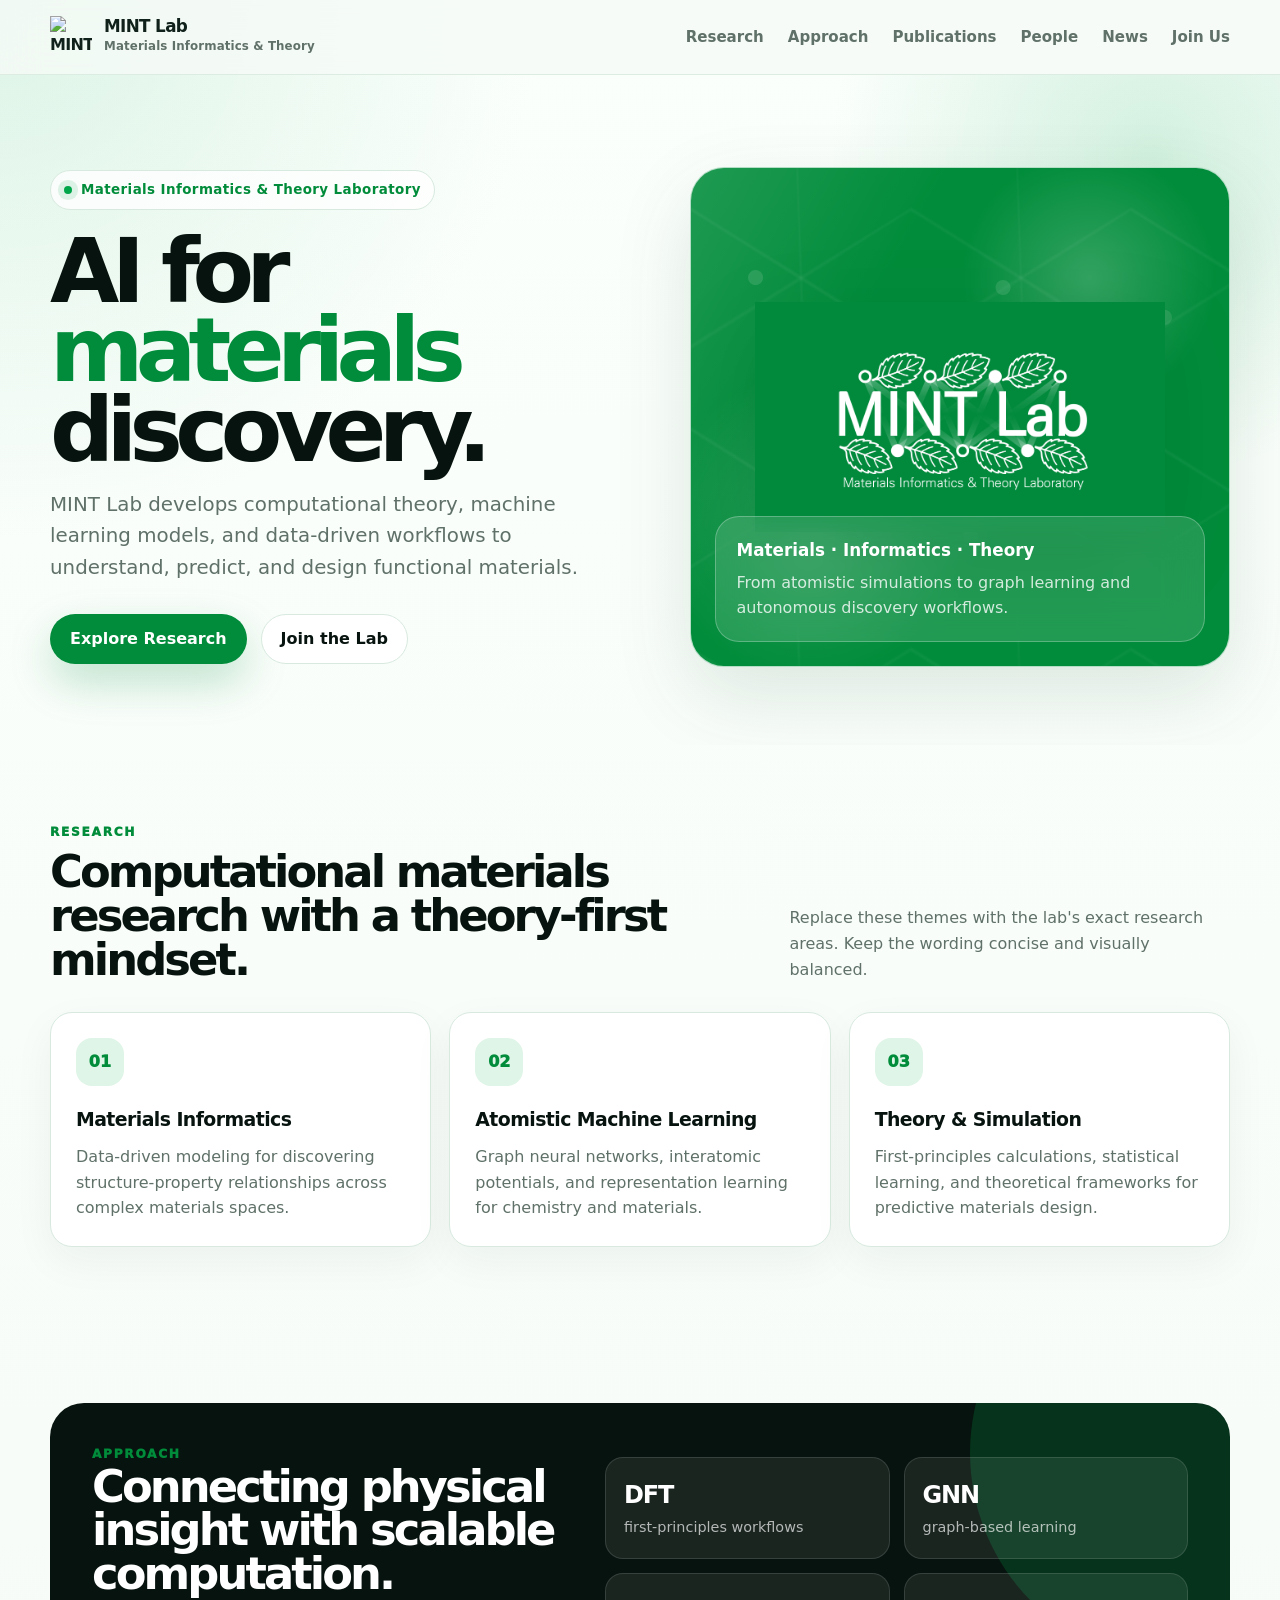
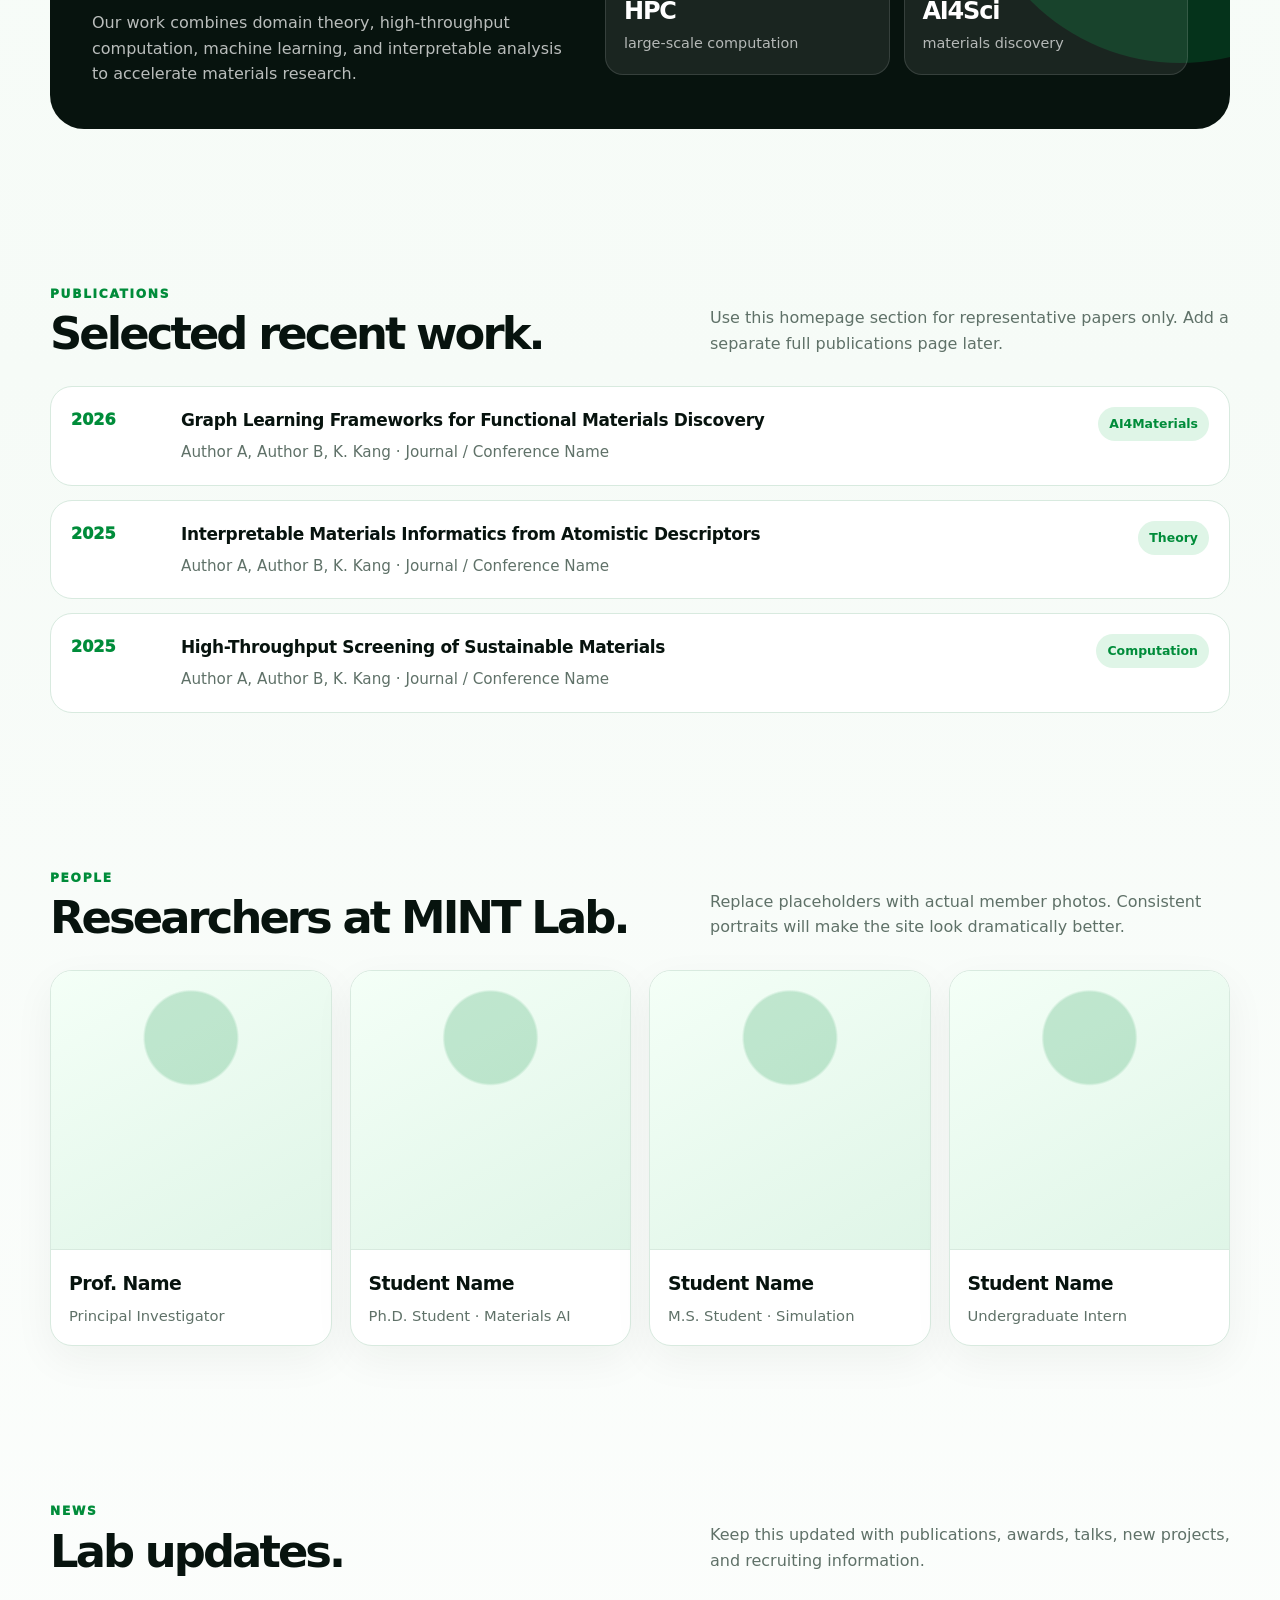
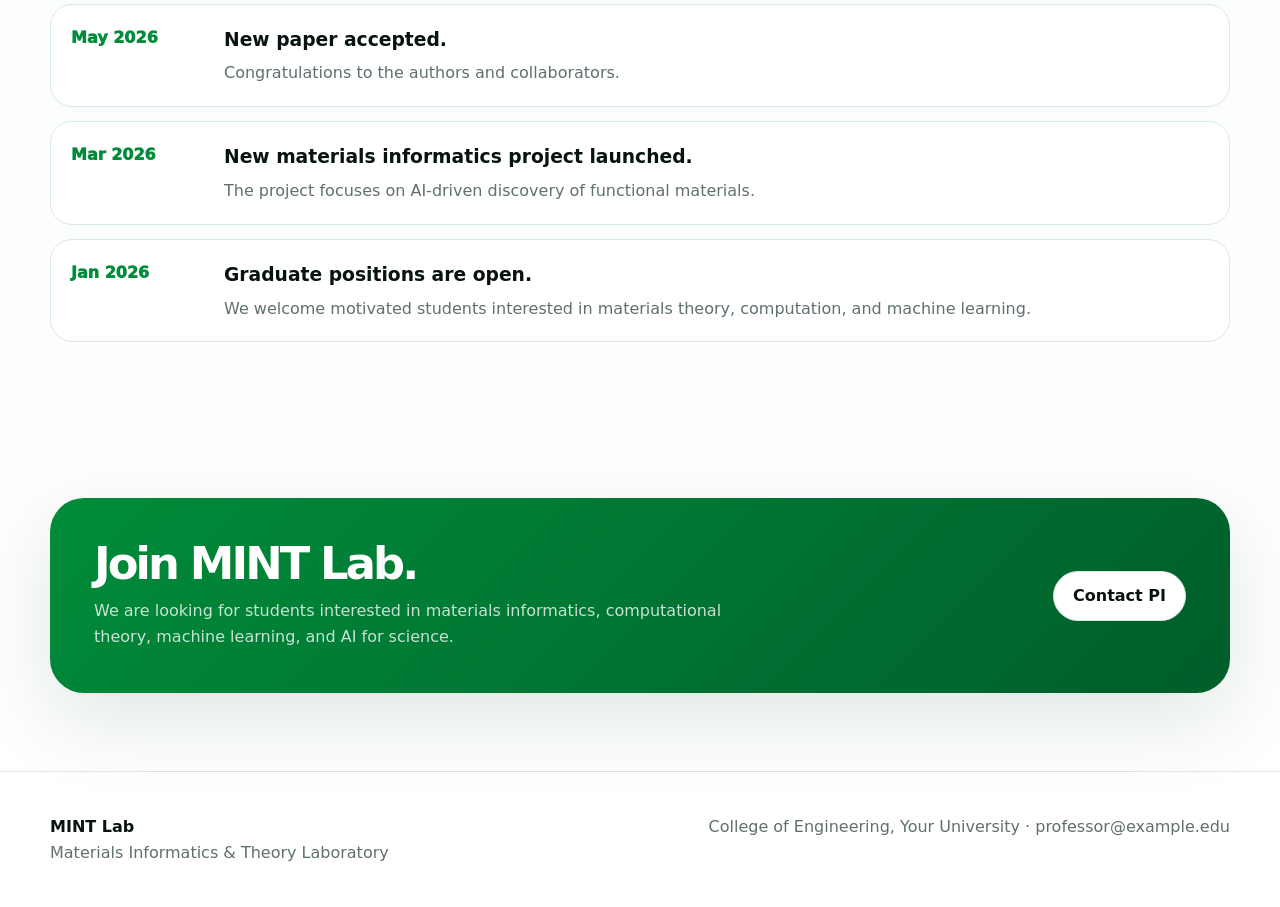
==== index.html @ bc744a8b "Update index.html" ====
<!DOCTYPE html>
<html lang="en">
<head>
  <meta charset="UTF-8" />
  <meta name="viewport" content="width=device-width, initial-scale=1.0" />
  <title>MINT Lab | Materials Informatics & Theory Laboratory</title>
  <meta name="description" content="MINT Lab — Materials Informatics & Theory Laboratory. AI, theory, and computation for materials discovery." />
  <style>
    :root {
      --bg: #f6fbf7;
      --surface: #ffffff;
      --surface-2: #eef8f1;
      --ink: #10201a;
      --muted: #5f7168;
      --line: #d8eadf;
      --green: #008c3a;
      --green-2: #00a64a;
      --green-3: #dff5e7;
      --dark: #07130e;
      --shadow: 0 28px 80px rgba(0, 70, 32, 0.12);
      --radius-xl: 34px;
      --radius-lg: 22px;
      --radius-md: 16px;
      --max: 1180px;
    }

    * { box-sizing: border-box; }
    html { scroll-behavior: smooth; }

    body {
      margin: 0;
      font-family: Inter, ui-sans-serif, system-ui, -apple-system, BlinkMacSystemFont, "Segoe UI", sans-serif;
      color: var(--ink);
      background:
        radial-gradient(circle at top left, rgba(0, 166, 74, .12), transparent 34rem),
        linear-gradient(180deg, #fbfffc 0%, var(--bg) 48%, #ffffff 100%);
      line-height: 1.6;
    }

    a { color: inherit; text-decoration: none; }
    img { max-width: 100%; display: block; }
    .container { width: min(var(--max), calc(100% - 40px)); margin: 0 auto; }

    .nav {
      position: sticky;
      top: 0;
      z-index: 40;
      border-bottom: 1px solid rgba(216, 234, 223, .82);
      background: rgba(246, 251, 247, .82);
      backdrop-filter: blur(18px);
    }

    .nav-inner {
      height: 74px;
      display: flex;
      align-items: center;
      justify-content: space-between;
      gap: 22px;
    }

    .brand {
      display: flex;
      align-items: center;
      gap: 12px;
      font-weight: 900;
      letter-spacing: -0.04em;
    }

    .brand-logo {
      width: 42px;
      height: 42px;
      object-fit: contain;
    }

    .brand-text strong { display: block; line-height: 1; font-size: 1.05rem; }
    .brand-text span { display: block; color: var(--muted); font-size: .74rem; letter-spacing: .01em; margin-top: 3px; }

    .nav-links {
      display: flex;
      gap: 24px;
      align-items: center;
      color: var(--muted);
      font-size: .94rem;
      font-weight: 700;
    }

    .nav-links a:hover { color: var(--green); }

    .menu-button {
      display: none;
      border: 1px solid var(--line);
      background: var(--surface);
      border-radius: 999px;
      padding: 9px 13px;
      font-weight: 800;
      color: var(--ink);
      cursor: pointer;
    }

    .hero {
      position: relative;
      overflow: hidden;
      padding: 92px 0 78px;
    }

    .hero::after {
      content: "";
      position: absolute;
      right: -13rem;
      top: -16rem;
      width: 42rem;
      height: 42rem;
      border-radius: 999px;
      background: radial-gradient(circle, rgba(0, 166, 74, .16), transparent 68%);
      pointer-events: none;
    }

    .hero-grid {
      position: relative;
      z-index: 1;
      display: grid;
      grid-template-columns: 1.04fr .96fr;
      gap: 56px;
      align-items: center;
    }

    .eyebrow {
      display: inline-flex;
      align-items: center;
      gap: 9px;
      border: 1px solid var(--line);
      background: rgba(255,255,255,.78);
      color: var(--green);
      border-radius: 999px;
      padding: 8px 13px;
      font-weight: 900;
      font-size: .84rem;
      letter-spacing: .03em;
    }

    .dot {
      width: 8px;
      height: 8px;
      border-radius: 999px;
      background: var(--green-2);
      box-shadow: 0 0 0 6px rgba(0,166,74,.12);
    }

    h1 {
      margin: 22px 0 18px;
      max-width: 820px;
      font-size: clamp(3.3rem, 7vw, 7rem);
      line-height: .89;
      letter-spacing: -.085em;
      color: var(--dark);
    }

    .highlight { color: var(--green); }

    .lead {
      max-width: 670px;
      margin: 0 0 30px;
      color: var(--muted);
      font-size: clamp(1.05rem, 1.55vw, 1.25rem);
    }

    .hero-actions { display: flex; gap: 14px; flex-wrap: wrap; align-items: center; }

    .button {
      display: inline-flex;
      min-height: 50px;
      align-items: center;
      justify-content: center;
      border-radius: 999px;
      padding: 0 19px;
      font-weight: 900;
      border: 1px solid transparent;
      transition: transform .18s ease, box-shadow .18s ease;
    }

    .button:hover { transform: translateY(-2px); }
    .button.primary { background: var(--green); color: white; box-shadow: 0 18px 44px rgba(0, 140, 58, .24); }
    .button.secondary { background: white; border-color: var(--line); color: var(--dark); }

    .hero-visual {
      border-radius: var(--radius-xl);
      background: #008c3a;
      min-height: 500px;
      overflow: hidden;
      position: relative;
      box-shadow: var(--shadow);
      border: 1px solid rgba(255,255,255,.7);
    }

    .hero-visual::before {
      content: "";
      position: absolute;
      inset: 0;
      background:
        linear-gradient(120deg, rgba(255,255,255,.12), transparent 32%),
        radial-gradient(circle at 74% 22%, rgba(255,255,255,.2), transparent 23%),
        radial-gradient(circle at 22% 72%, rgba(255,255,255,.15), transparent 28%);
    }

    .molecule {
      position: absolute;
      inset: 0;
      overflow: hidden;
      opacity: .42;
    }

    .molecule::before,
    .molecule::after {
      content: "";
      position: absolute;
      inset: 0;
    }

    .molecule::before {
      background:
        radial-gradient(circle at 12% 22%, rgba(255,255,255,.28) 0 7px, transparent 8px),
        radial-gradient(circle at 32% 48%, rgba(255,255,255,.22) 0 8px, transparent 9px),
        radial-gradient(circle at 58% 24%, rgba(255,255,255,.26) 0 7px, transparent 8px),
        radial-gradient(circle at 74% 52%, rgba(255,255,255,.20) 0 8px, transparent 9px),
        radial-gradient(circle at 88% 30%, rgba(255,255,255,.24) 0 7px, transparent 8px),
        radial-gradient(circle at 22% 78%, rgba(255,255,255,.20) 0 8px, transparent 9px),
        radial-gradient(circle at 52% 74%, rgba(255,255,255,.24) 0 7px, transparent 8px),
        radial-gradient(circle at 82% 82%, rgba(255,255,255,.18) 0 8px, transparent 9px);
      filter: blur(.2px);
    }

    .molecule::after {
      background:
        linear-gradient(32deg, transparent 49%, rgba(255,255,255,.12) 50%, transparent 51%),
        linear-gradient(148deg, transparent 49%, rgba(255,255,255,.10) 50%, transparent 51%),
        linear-gradient(88deg, transparent 49%, rgba(255,255,255,.08) 50%, transparent 51%);
      background-size: 220px 220px;
      mix-blend-mode: screen;
      animation: drift 24s linear infinite;
    }

    @keyframes drift {
      to {
        transform: translate3d(40px, 40px, 0);
      }
    }

    .hero-logo {
      position: absolute;
      inset: 0;
      display: grid;
      place-items: center;
      padding: 46px;
    }

    .hero-logo img {
      width: min(92%, 640px);
      filter: drop-shadow(0 24px 42px rgba(0,0,0,.08));
    }

    .status-card {
      position: absolute;
      left: 24px;
      right: 24px;
      bottom: 24px;
      border-radius: 24px;
      border: 1px solid rgba(255,255,255,.26);
      background: rgba(255,255,255,.13);
      backdrop-filter: blur(18px);
      color: white;
      padding: 20px;
    }

    .status-card strong { font-size: 1.05rem; }
    .status-card p { margin: 6px 0 0; color: rgba(255,255,255,.8); }

    section { padding: 78px 0; }

    .section-head {
      display: flex;
      justify-content: space-between;
      align-items: end;
      gap: 26px;
      margin-bottom: 30px;
    }

    .kicker {
      color: var(--green);
      font-size: .76rem;
      font-weight: 950;
      text-transform: uppercase;
      letter-spacing: .14em;
    }

    h2 {
      margin: 8px 0 0;
      color: var(--dark);
      font-size: clamp(2.1rem, 3.5vw, 3.65rem);
      line-height: .98;
      letter-spacing: -.065em;
    }

    .section-head p { max-width: 520px; margin: 0; color: var(--muted); }

    .grid-3 { display: grid; grid-template-columns: repeat(3, 1fr); gap: 18px; }

    .card {
      background: var(--surface);
      border: 1px solid var(--line);
      border-radius: var(--radius-lg);
      padding: 25px;
      box-shadow: 0 14px 42px rgba(16,32,26,.05);
    }

    .card-icon {
      width: 48px;
      height: 48px;
      border-radius: 16px;
      display: grid;
      place-items: center;
      background: var(--green-3);
      color: var(--green);
      font-weight: 950;
      margin-bottom: 18px;
    }

    .card h3 { margin: 0 0 10px; color: var(--dark); font-size: 1.18rem; letter-spacing: -.03em; }
    .card p { margin: 0; color: var(--muted); }

    .feature {
      background: var(--dark);
      color: white;
      border-radius: var(--radius-xl);
      padding: 42px;
      display: grid;
      grid-template-columns: .9fr 1.1fr;
      gap: 36px;
      align-items: center;
      overflow: hidden;
      position: relative;
    }

    .feature::after {
      content: "";
      position: absolute;
      width: 420px;
      height: 420px;
      border-radius: 999px;
      right: -160px;
      top: -160px;
      background: rgba(0,166,74,.22);
    }

    .feature h2, .feature p, .feature .mini-grid { position: relative; z-index: 1; }
    .feature h2 { color: white; margin: 0 0 14px; }
    .feature p { color: rgba(255,255,255,.72); margin: 0; }

    .mini-grid { display: grid; grid-template-columns: repeat(2, 1fr); gap: 14px; }
    .mini {
      background: rgba(255,255,255,.08);
      border: 1px solid rgba(255,255,255,.12);
      border-radius: 18px;
      padding: 18px;
    }
    .mini strong { display: block; font-size: 1.5rem; letter-spacing: -.05em; }
    .mini span { color: rgba(255,255,255,.68); font-size: .9rem; }

    .publication-list, .news-list { display: grid; gap: 14px; }

    .publication {
      display: grid;
      grid-template-columns: 92px 1fr auto;
      gap: 18px;
      align-items: start;
      background: white;
      border: 1px solid var(--line);
      border-radius: var(--radius-lg);
      padding: 20px;
    }

    .year { color: var(--green); font-weight: 950; }
    .publication h3 { margin: 0 0 6px; font-size: 1.06rem; letter-spacing: -.02em; color: var(--dark); }
    .publication p { margin: 0; color: var(--muted); font-size: .95rem; }
    .tag { white-space: nowrap; padding: 7px 11px; border-radius: 999px; background: var(--green-3); color: var(--green); font-size: .78rem; font-weight: 900; }

    .people-grid { display: grid; grid-template-columns: repeat(4, 1fr); gap: 18px; }
    .person { padding: 0; overflow: hidden; }
    .avatar {
      aspect-ratio: 1 / 1;
      background:
        radial-gradient(circle at 50% 24%, rgba(0,140,58,.2) 0 18%, transparent 19%),
        linear-gradient(150deg, #f4fff7, #dff5e7);
      border-bottom: 1px solid var(--line);
    }
    .person-body { padding: 18px; }
    .person h3 { margin: 0; color: var(--dark); letter-spacing: -.03em; }
    .person p { margin: 5px 0 0; color: var(--muted); font-size: .92rem; }

    .news-item {
      display: grid;
      grid-template-columns: 135px 1fr;
      gap: 18px;
      background: white;
      border: 1px solid var(--line);
      border-radius: var(--radius-lg);
      padding: 20px;
    }
    .date { color: var(--green); font-weight: 950; }
    .news-item h3 { margin: 0 0 6px; color: var(--dark); }
    .news-item p { margin: 0; color: var(--muted); }

    .join {
      border-radius: var(--radius-xl);
      background:
        linear-gradient(135deg, rgba(0,140,58,.95), rgba(0,92,41,.96)),
        var(--green);
      color: white;
      padding: 44px;
      display: grid;
      grid-template-columns: 1fr auto;
      align-items: center;
      gap: 24px;
      box-shadow: var(--shadow);
    }
    .join h2 { color: white; margin: 0 0 12px; }
    .join p { max-width: 670px; margin: 0; color: rgba(255,255,255,.78); }

    footer {
      border-top: 1px solid var(--line);
      padding: 42px 0;
      color: var(--muted);
    }
    .footer-inner { display: flex; justify-content: space-between; gap: 22px; flex-wrap: wrap; }

    .reveal { opacity: 0; transform: translateY(18px); transition: opacity .7s ease, transform .7s ease; }
    .reveal.visible { opacity: 1; transform: translateY(0); }

    @media (max-width: 920px) {
      .hero-grid, .feature, .join { grid-template-columns: 1fr; }
      .grid-3, .people-grid { grid-template-columns: repeat(2, 1fr); }
      .nav-links {
        position: fixed;
        top: 74px;
        left: 20px;
        right: 20px;
        display: none;
        flex-direction: column;
        align-items: stretch;
        padding: 18px;
        border-radius: 20px;
        border: 1px solid var(--line);
        background: white;
        box-shadow: var(--shadow);
      }
      .nav-links.open { display: flex; }
      .menu-button { display: inline-flex; }
    }

    @media (max-width: 640px) {
      .container { width: min(100% - 28px, var(--max)); }
      .hero { padding: 56px 0 52px; }
      .hero-visual { min-height: 380px; }
      .section-head { flex-direction: column; align-items: start; }
      .grid-3, .people-grid, .mini-grid, .publication, .news-item { grid-template-columns: 1fr; }
      .feature, .join { padding: 30px; }
      .brand-text span { display: none; }
    }
  </style>
</head>
<body>
  <nav class="nav">
    <div class="container nav-inner">
      <a class="brand" href="#home" aria-label="MINT Lab home">
        <img class="brand-logo" src="Logo.png" alt="MINT Lab leaf logo" />
        <span class="brand-text">
          <strong>MINT Lab</strong>
          <span>Materials Informatics & Theory</span>
        </span>
      </a>
      <button class="menu-button" aria-label="Open navigation">Menu</button>
      <div class="nav-links">
        <a href="#research">Research</a>
        <a href="#approach">Approach</a>
        <a href="#publications">Publications</a>
        <a href="#people">People</a>
        <a href="#news">News</a>
        <a href="#join">Join Us</a>
      </div>
    </div>
  </nav>

  <main id="home">
    <header class="hero">
      <div class="container hero-grid">
        <div class="reveal">
          <div class="eyebrow"><span class="dot"></span> Materials Informatics & Theory Laboratory</div>
          <h1>AI for <span class="highlight">materials</span> discovery.</h1>
          <p class="lead">MINT Lab develops computational theory, machine learning models, and data-driven workflows to understand, predict, and design functional materials.</p>
          <div class="hero-actions">
            <a class="button primary" href="#research">Explore Research</a>
            <a class="button secondary" href="#join">Join the Lab</a>
          </div>
        </div>

        <div class="hero-visual reveal" aria-label="MINT Lab visual identity">
          <div class="molecule"></div>
          <div class="hero-logo">
            <img src="picture1.png" alt="MINT Lab full logo" />
          </div>
          <div class="status-card">
            <strong>Materials · Informatics · Theory</strong>
            <p>From atomistic simulations to graph learning and autonomous discovery workflows.</p>
          </div>
        </div>
      </div>
    </header>

    <section id="research">
      <div class="container">
        <div class="section-head reveal">
          <div>
            <div class="kicker">Research</div>
            <h2>Computational materials research with a theory-first mindset.</h2>
          </div>
          <p>Replace these themes with the lab's exact research areas. Keep the wording concise and visually balanced.</p>
        </div>
        <div class="grid-3">
          <article class="card reveal">
            <div class="card-icon">01</div>
            <h3>Materials Informatics</h3>
            <p>Data-driven modeling for discovering structure-property relationships across complex materials spaces.</p>
          </article>
          <article class="card reveal">
            <div class="card-icon">02</div>
            <h3>Atomistic Machine Learning</h3>
            <p>Graph neural networks, interatomic potentials, and representation learning for chemistry and materials.</p>
          </article>
          <article class="card reveal">
            <div class="card-icon">03</div>
            <h3>Theory & Simulation</h3>
            <p>First-principles calculations, statistical learning, and theoretical frameworks for predictive materials design.</p>
          </article>
        </div>
      </div>
    </section>

    <section id="approach">
      <div class="container">
        <div class="feature reveal">
          <div>
            <div class="kicker">Approach</div>
            <h2>Connecting physical insight with scalable computation.</h2>
            <p>Our work combines domain theory, high-throughput computation, machine learning, and interpretable analysis to accelerate materials research.</p>
          </div>
          <div class="mini-grid">
            <div class="mini"><strong>DFT</strong><span>first-principles workflows</span></div>
            <div class="mini"><strong>GNN</strong><span>graph-based learning</span></div>
            <div class="mini"><strong>HPC</strong><span>large-scale computation</span></div>
            <div class="mini"><strong>AI4Sci</strong><span>materials discovery</span></div>
          </div>
        </div>
      </div>
    </section>

    <section id="publications">
      <div class="container">
        <div class="section-head reveal">
          <div>
            <div class="kicker">Publications</div>
            <h2>Selected recent work.</h2>
          </div>
          <p>Use this homepage section for representative papers only. Add a separate full publications page later.</p>
        </div>
        <div class="publication-list">
          <article class="publication reveal">
            <div class="year">2026</div>
            <div>
              <h3>Graph Learning Frameworks for Functional Materials Discovery</h3>
              <p>Author A, Author B, K. Kang · Journal / Conference Name</p>
            </div>
            <span class="tag">AI4Materials</span>
          </article>
          <article class="publication reveal">
            <div class="year">2025</div>
            <div>
              <h3>Interpretable Materials Informatics from Atomistic Descriptors</h3>
              <p>Author A, Author B, K. Kang · Journal / Conference Name</p>
            </div>
            <span class="tag">Theory</span>
          </article>
          <article class="publication reveal">
            <div class="year">2025</div>
            <div>
              <h3>High-Throughput Screening of Sustainable Materials</h3>
              <p>Author A, Author B, K. Kang · Journal / Conference Name</p>
            </div>
            <span class="tag">Computation</span>
          </article>
        </div>
      </div>
    </section>

    <section id="people">
      <div class="container">
        <div class="section-head reveal">
          <div>
            <div class="kicker">People</div>
            <h2>Researchers at MINT Lab.</h2>
          </div>
          <p>Replace placeholders with actual member photos. Consistent portraits will make the site look dramatically better.</p>
        </div>
        <div class="people-grid">
          <article class="card person reveal"><div class="avatar"></div><div class="person-body"><h3>Prof. Name</h3><p>Principal Investigator</p></div></article>
          <article class="card person reveal"><div class="avatar"></div><div class="person-body"><h3>Student Name</h3><p>Ph.D. Student · Materials AI</p></div></article>
          <article class="card person reveal"><div class="avatar"></div><div class="person-body"><h3>Student Name</h3><p>M.S. Student · Simulation</p></div></article>
          <article class="card person reveal"><div class="avatar"></div><div class="person-body"><h3>Student Name</h3><p>Undergraduate Intern</p></div></article>
        </div>
      </div>
    </section>

    <section id="news">
      <div class="container">
        <div class="section-head reveal">
          <div>
            <div class="kicker">News</div>
            <h2>Lab updates.</h2>
          </div>
          <p>Keep this updated with publications, awards, talks, new projects, and recruiting information.</p>
        </div>
        <div class="news-list">
          <article class="news-item reveal"><div class="date">May 2026</div><div><h3>New paper accepted.</h3><p>Congratulations to the authors and collaborators.</p></div></article>
          <article class="news-item reveal"><div class="date">Mar 2026</div><div><h3>New materials informatics project launched.</h3><p>The project focuses on AI-driven discovery of functional materials.</p></div></article>
          <article class="news-item reveal"><div class="date">Jan 2026</div><div><h3>Graduate positions are open.</h3><p>We welcome motivated students interested in materials theory, computation, and machine learning.</p></div></article>
        </div>
      </div>
    </section>

    <section id="join">
      <div class="container">
        <div class="join reveal">
          <div>
            <h2>Join MINT Lab.</h2>
            <p>We are looking for students interested in materials informatics, computational theory, machine learning, and AI for science.</p>
          </div>
          <a class="button secondary" href="mailto:professor@example.edu">Contact PI</a>
        </div>
      </div>
    </section>
  </main>

  <footer id="contact">
    <div class="container footer-inner">
      <div><strong style="color: var(--dark);">MINT Lab</strong><br />Materials Informatics & Theory Laboratory</div>
      <div>College of Engineering, Your University · professor@example.edu</div>
    </div>
  </footer>

  <script>
    const menuButton = document.querySelector('.menu-button');
    const navLinks = document.querySelector('.nav-links');

    menuButton.addEventListener('click', () => {
      navLinks.classList.toggle('open');
    });

    navLinks.querySelectorAll('a').forEach((link) => {
      link.addEventListener('click', () => navLinks.classList.remove('open'));
    });

    const observer = new IntersectionObserver((entries) => {
      entries.forEach((entry) => {
        if (entry.isIntersecting) {
          entry.target.classList.add('visible');
          observer.unobserve(entry.target);
        }
      });
    }, { threshold: 0.12 });

    document.querySelectorAll('.reveal').forEach((el) => observer.observe(el));
  </script>
</body>
</html>
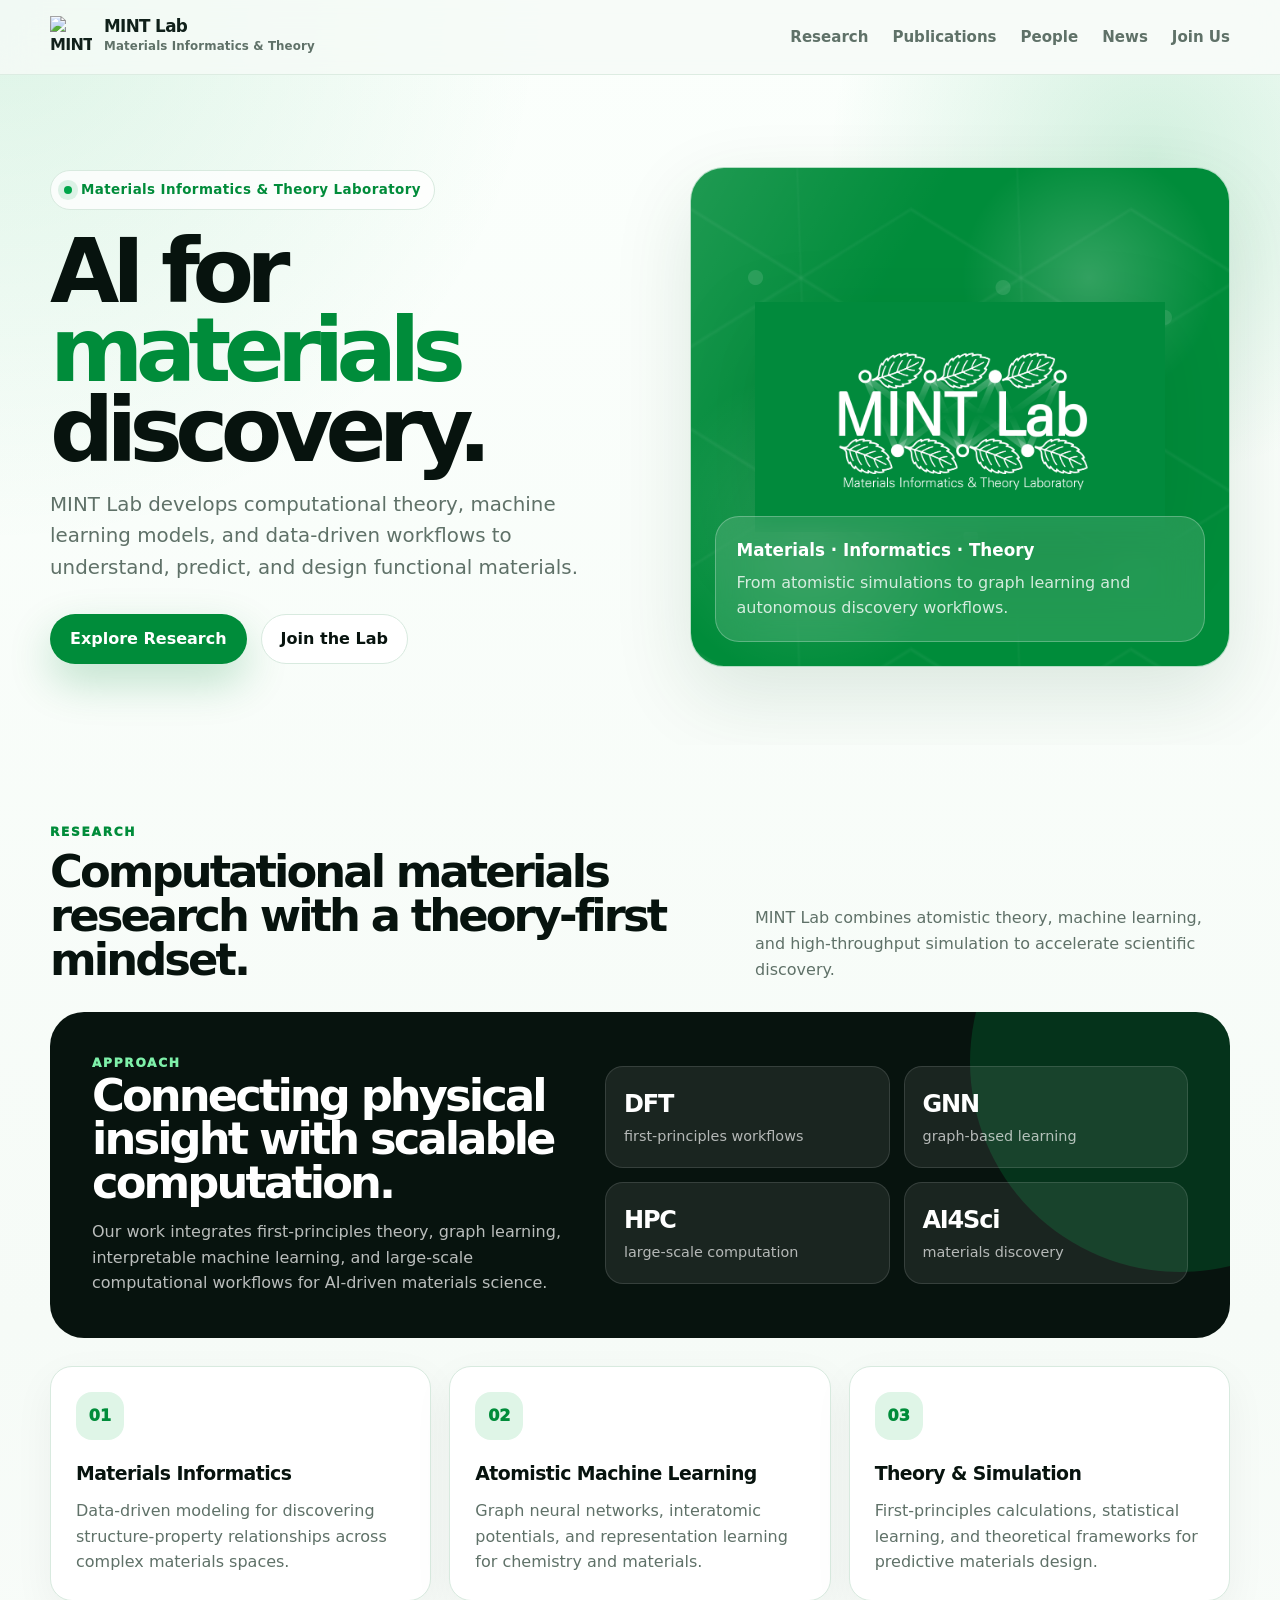
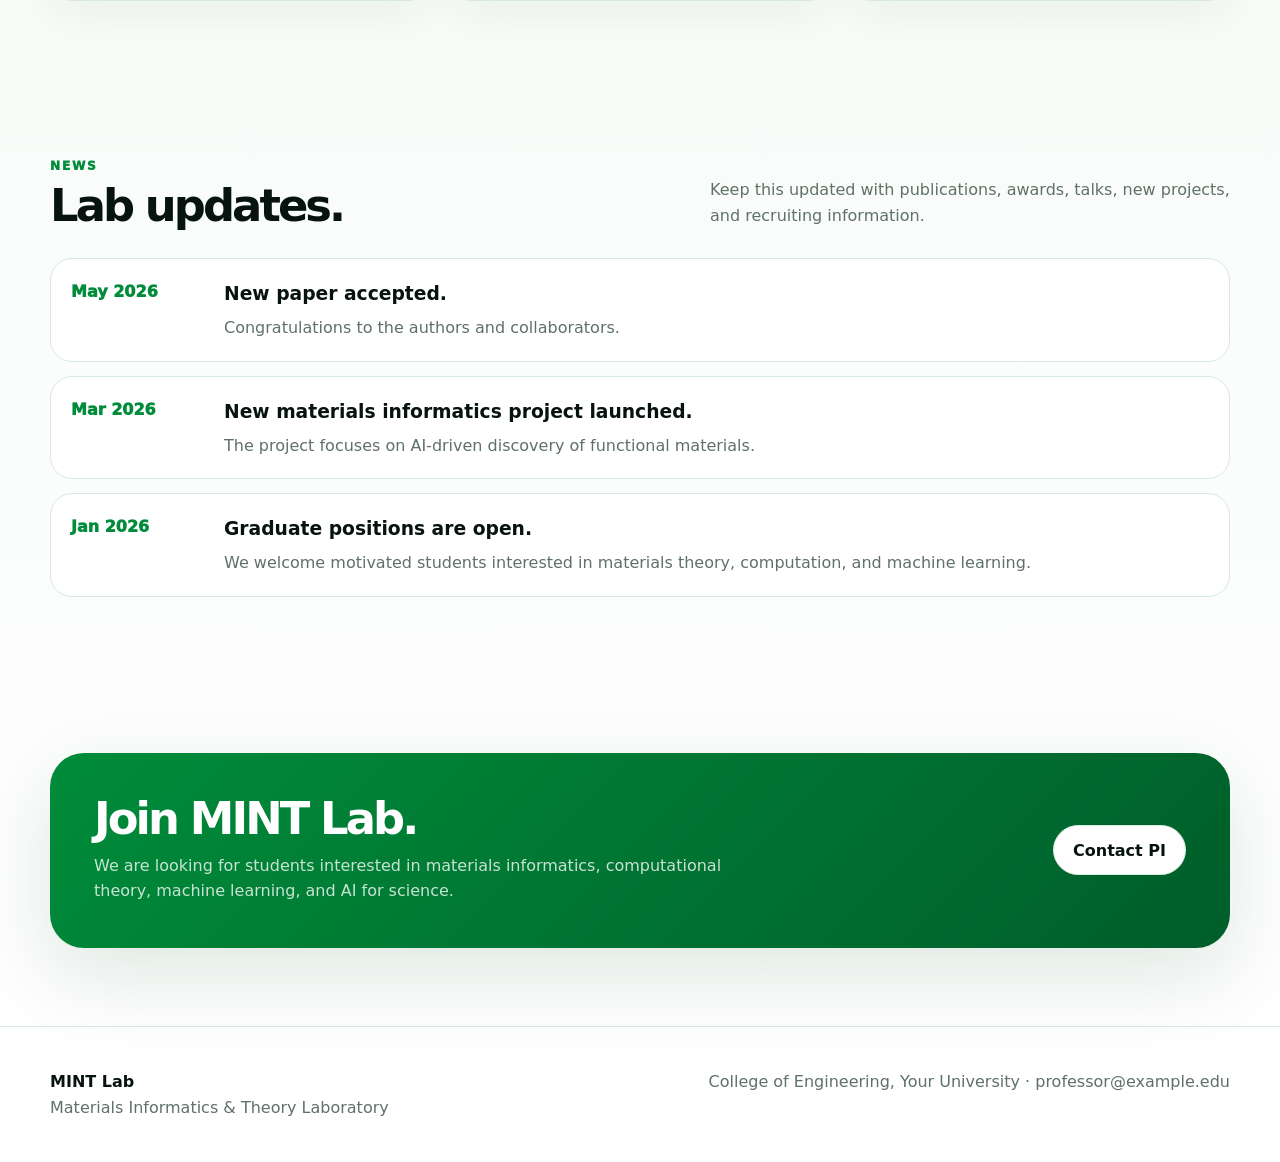
==== commit f66220b2: "Update index.html" ====
--- a/index.html
+++ b/index.html
@@ -480,9 +480,8 @@
       <button class="menu-button" aria-label="Open navigation">Menu</button>
       <div class="nav-links">
         <a href="#research">Research</a>
-        <a href="#approach">Approach</a>
-        <a href="#publications">Publications</a>
-        <a href="#people">People</a>
+        <a href="publications.html">Publications</a>
+        <a href="people.html">People</a>
         <a href="#news">News</a>
         <a href="#join">Join Us</a>
       </div>
@@ -522,8 +521,23 @@
             <div class="kicker">Research</div>
             <h2>Computational materials research with a theory-first mindset.</h2>
           </div>
-          <p>Replace these themes with the lab's exact research areas. Keep the wording concise and visually balanced.</p>
-        </div>
+          <p>MINT Lab combines atomistic theory, machine learning, and high-throughput simulation to accelerate scientific discovery.</p>
+        </div>
+
+        <div class="feature reveal" style="margin-bottom: 28px;">
+          <div>
+            <div class="kicker" style="color: #7ef0a9;">Approach</div>
+            <h2>Connecting physical insight with scalable computation.</h2>
+            <p>Our work integrates first-principles theory, graph learning, interpretable machine learning, and large-scale computational workflows for AI-driven materials science.</p>
+          </div>
+          <div class="mini-grid">
+            <div class="mini"><strong>DFT</strong><span>first-principles workflows</span></div>
+            <div class="mini"><strong>GNN</strong><span>graph-based learning</span></div>
+            <div class="mini"><strong>HPC</strong><span>large-scale computation</span></div>
+            <div class="mini"><strong>AI4Sci</strong><span>materials discovery</span></div>
+          </div>
+        </div>
+
         <div class="grid-3">
           <article class="card reveal">
             <div class="card-icon">01</div>
@@ -544,79 +558,11 @@
       </div>
     </section>
 
-    <section id="approach">
-      <div class="container">
-        <div class="feature reveal">
-          <div>
-            <div class="kicker">Approach</div>
-            <h2>Connecting physical insight with scalable computation.</h2>
-            <p>Our work combines domain theory, high-throughput computation, machine learning, and interpretable analysis to accelerate materials research.</p>
-          </div>
-          <div class="mini-grid">
-            <div class="mini"><strong>DFT</strong><span>first-principles workflows</span></div>
-            <div class="mini"><strong>GNN</strong><span>graph-based learning</span></div>
-            <div class="mini"><strong>HPC</strong><span>large-scale computation</span></div>
-            <div class="mini"><strong>AI4Sci</strong><span>materials discovery</span></div>
-          </div>
-        </div>
-      </div>
-    </section>
-
-    <section id="publications">
-      <div class="container">
-        <div class="section-head reveal">
-          <div>
-            <div class="kicker">Publications</div>
-            <h2>Selected recent work.</h2>
-          </div>
-          <p>Use this homepage section for representative papers only. Add a separate full publications page later.</p>
-        </div>
-        <div class="publication-list">
-          <article class="publication reveal">
-            <div class="year">2026</div>
-            <div>
-              <h3>Graph Learning Frameworks for Functional Materials Discovery</h3>
-              <p>Author A, Author B, K. Kang · Journal / Conference Name</p>
-            </div>
-            <span class="tag">AI4Materials</span>
-          </article>
-          <article class="publication reveal">
-            <div class="year">2025</div>
-            <div>
-              <h3>Interpretable Materials Informatics from Atomistic Descriptors</h3>
-              <p>Author A, Author B, K. Kang · Journal / Conference Name</p>
-            </div>
-            <span class="tag">Theory</span>
-          </article>
-          <article class="publication reveal">
-            <div class="year">2025</div>
-            <div>
-              <h3>High-Throughput Screening of Sustainable Materials</h3>
-              <p>Author A, Author B, K. Kang · Journal / Conference Name</p>
-            </div>
-            <span class="tag">Computation</span>
-          </article>
-        </div>
-      </div>
-    </section>
-
-    <section id="people">
-      <div class="container">
-        <div class="section-head reveal">
-          <div>
-            <div class="kicker">People</div>
-            <h2>Researchers at MINT Lab.</h2>
-          </div>
-          <p>Replace placeholders with actual member photos. Consistent portraits will make the site look dramatically better.</p>
-        </div>
-        <div class="people-grid">
-          <article class="card person reveal"><div class="avatar"></div><div class="person-body"><h3>Prof. Name</h3><p>Principal Investigator</p></div></article>
-          <article class="card person reveal"><div class="avatar"></div><div class="person-body"><h3>Student Name</h3><p>Ph.D. Student · Materials AI</p></div></article>
-          <article class="card person reveal"><div class="avatar"></div><div class="person-body"><h3>Student Name</h3><p>M.S. Student · Simulation</p></div></article>
-          <article class="card person reveal"><div class="avatar"></div><div class="person-body"><h3>Student Name</h3><p>Undergraduate Intern</p></div></article>
-        </div>
-      </div>
-    </section>
+    
+
+    
+
+    
 
     <section id="news">
       <div class="container">
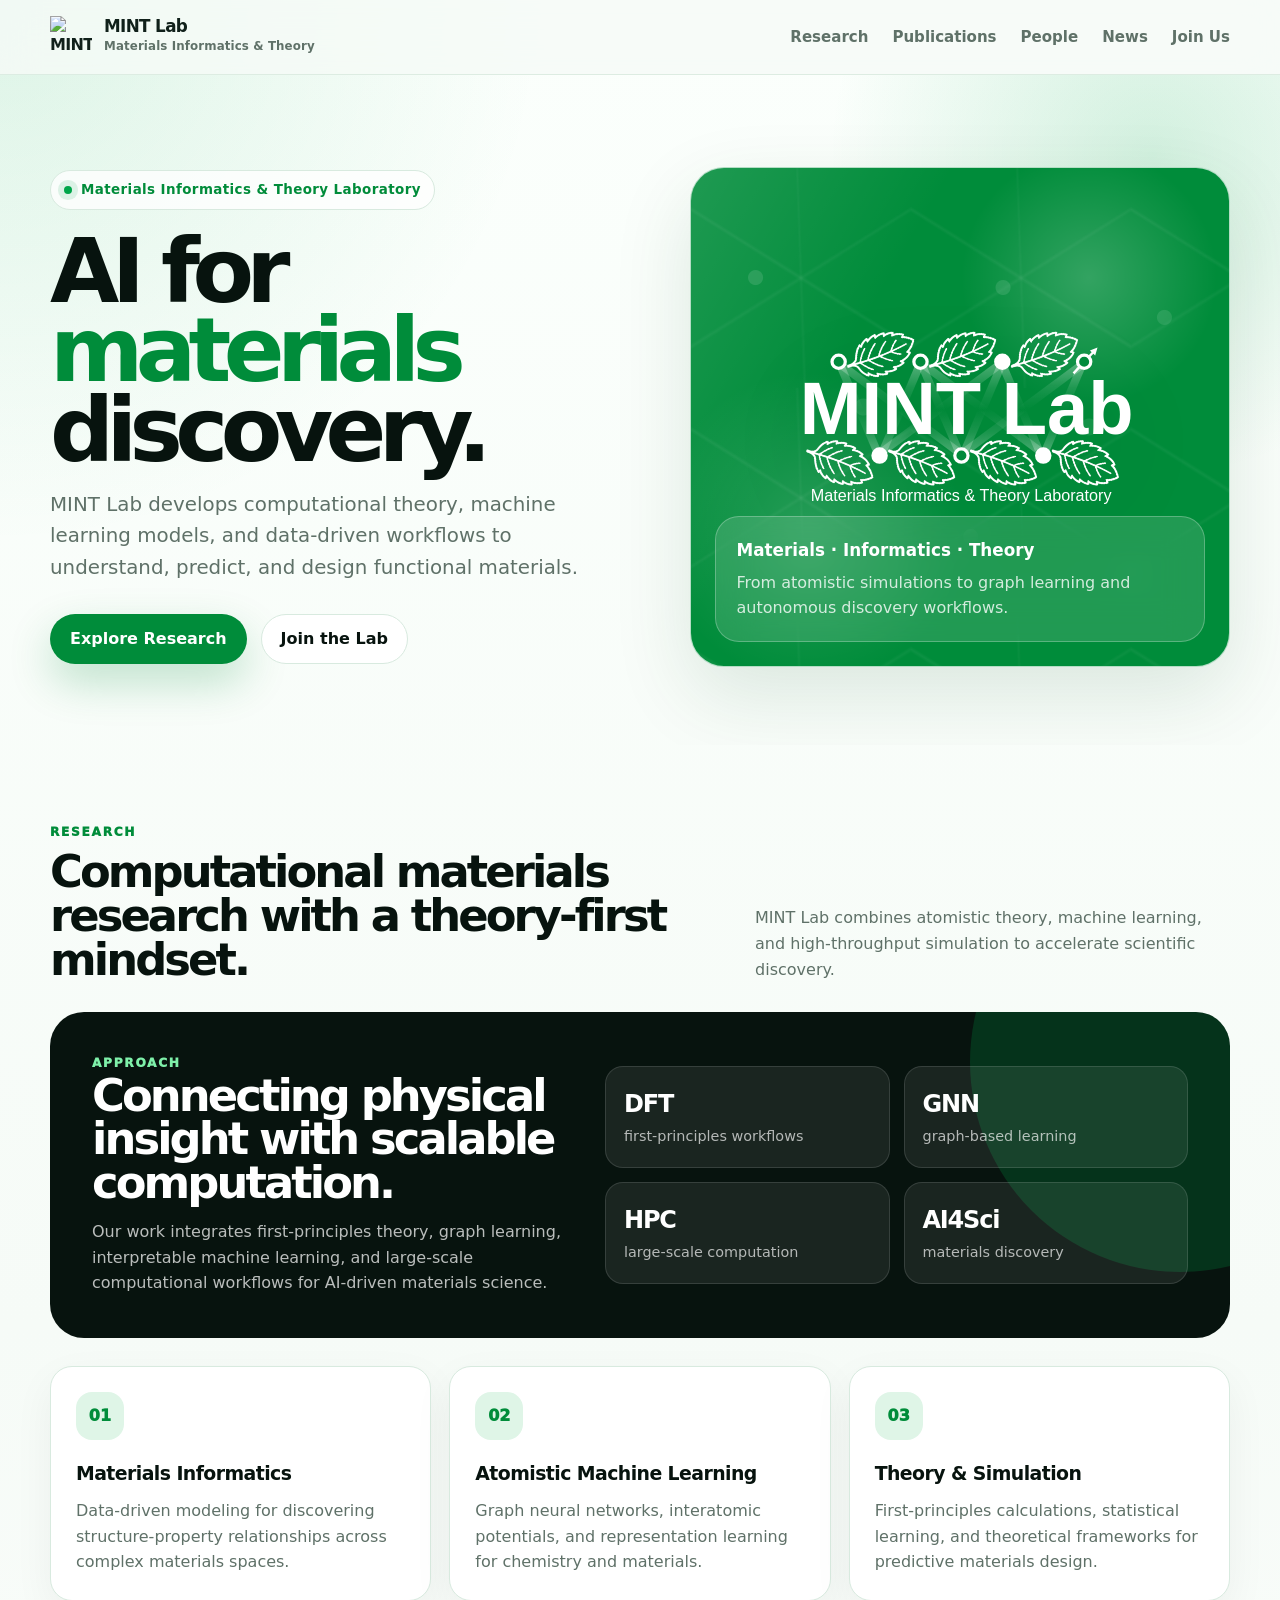
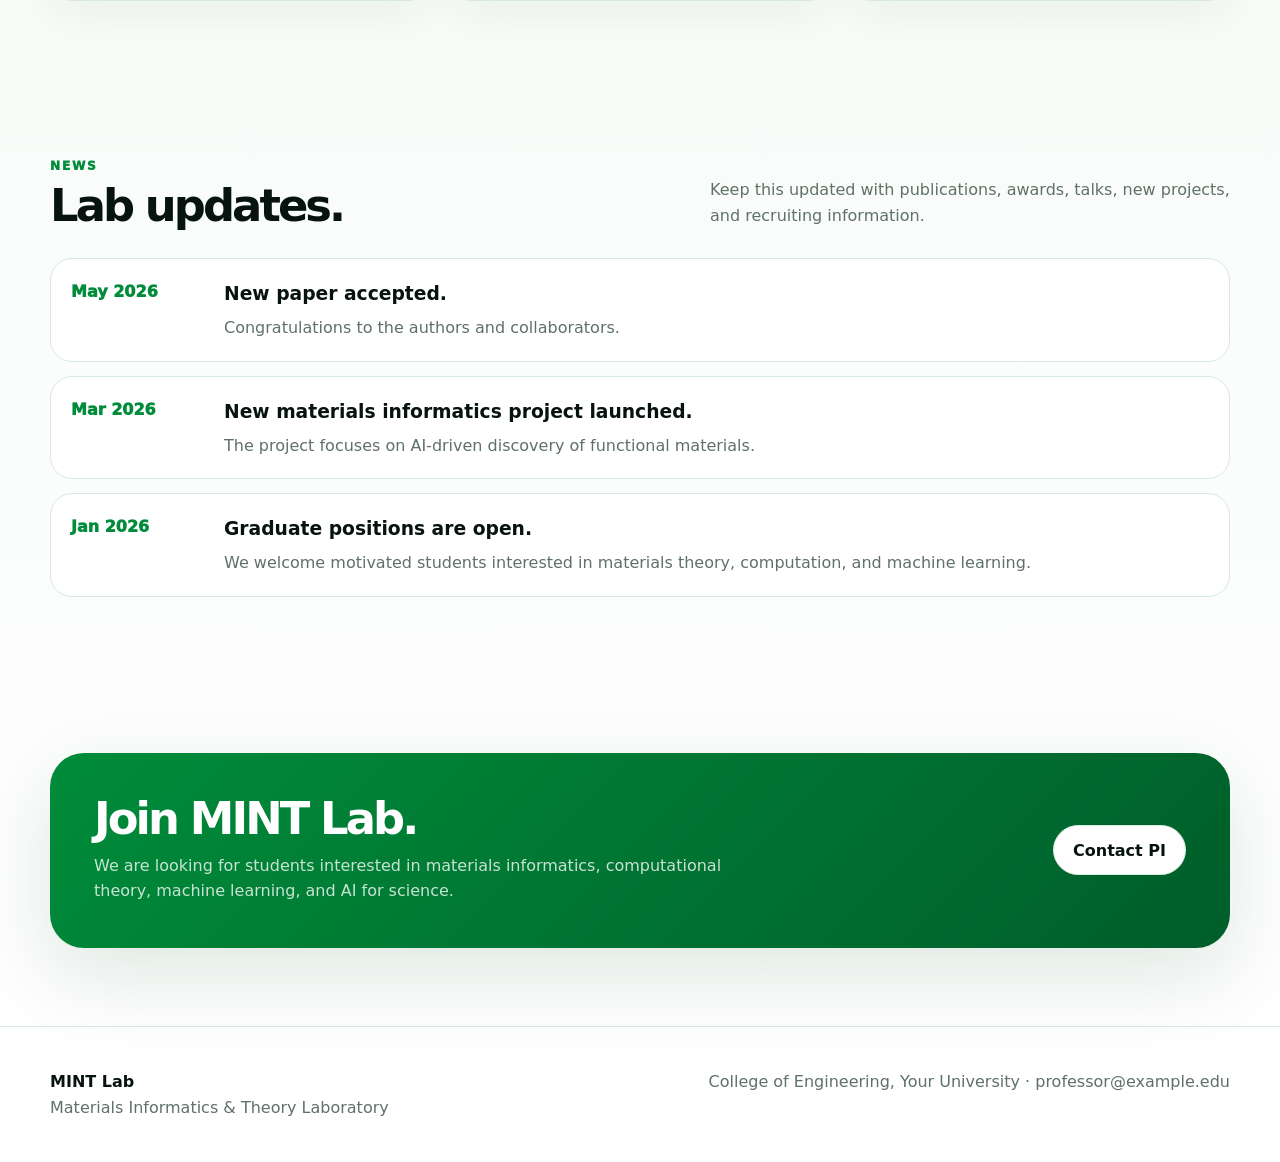
==== commit 495bb32c: "logo" ====
--- a/index.html
+++ b/index.html
@@ -504,7 +504,7 @@
         <div class="hero-visual reveal" aria-label="MINT Lab visual identity">
           <div class="molecule"></div>
           <div class="hero-logo">
-            <img src="picture1.png" alt="MINT Lab full logo" />
+            <img src="logo_full.svg" alt="MINT Lab full logo" />
           </div>
           <div class="status-card">
             <strong>Materials · Informatics · Theory</strong>
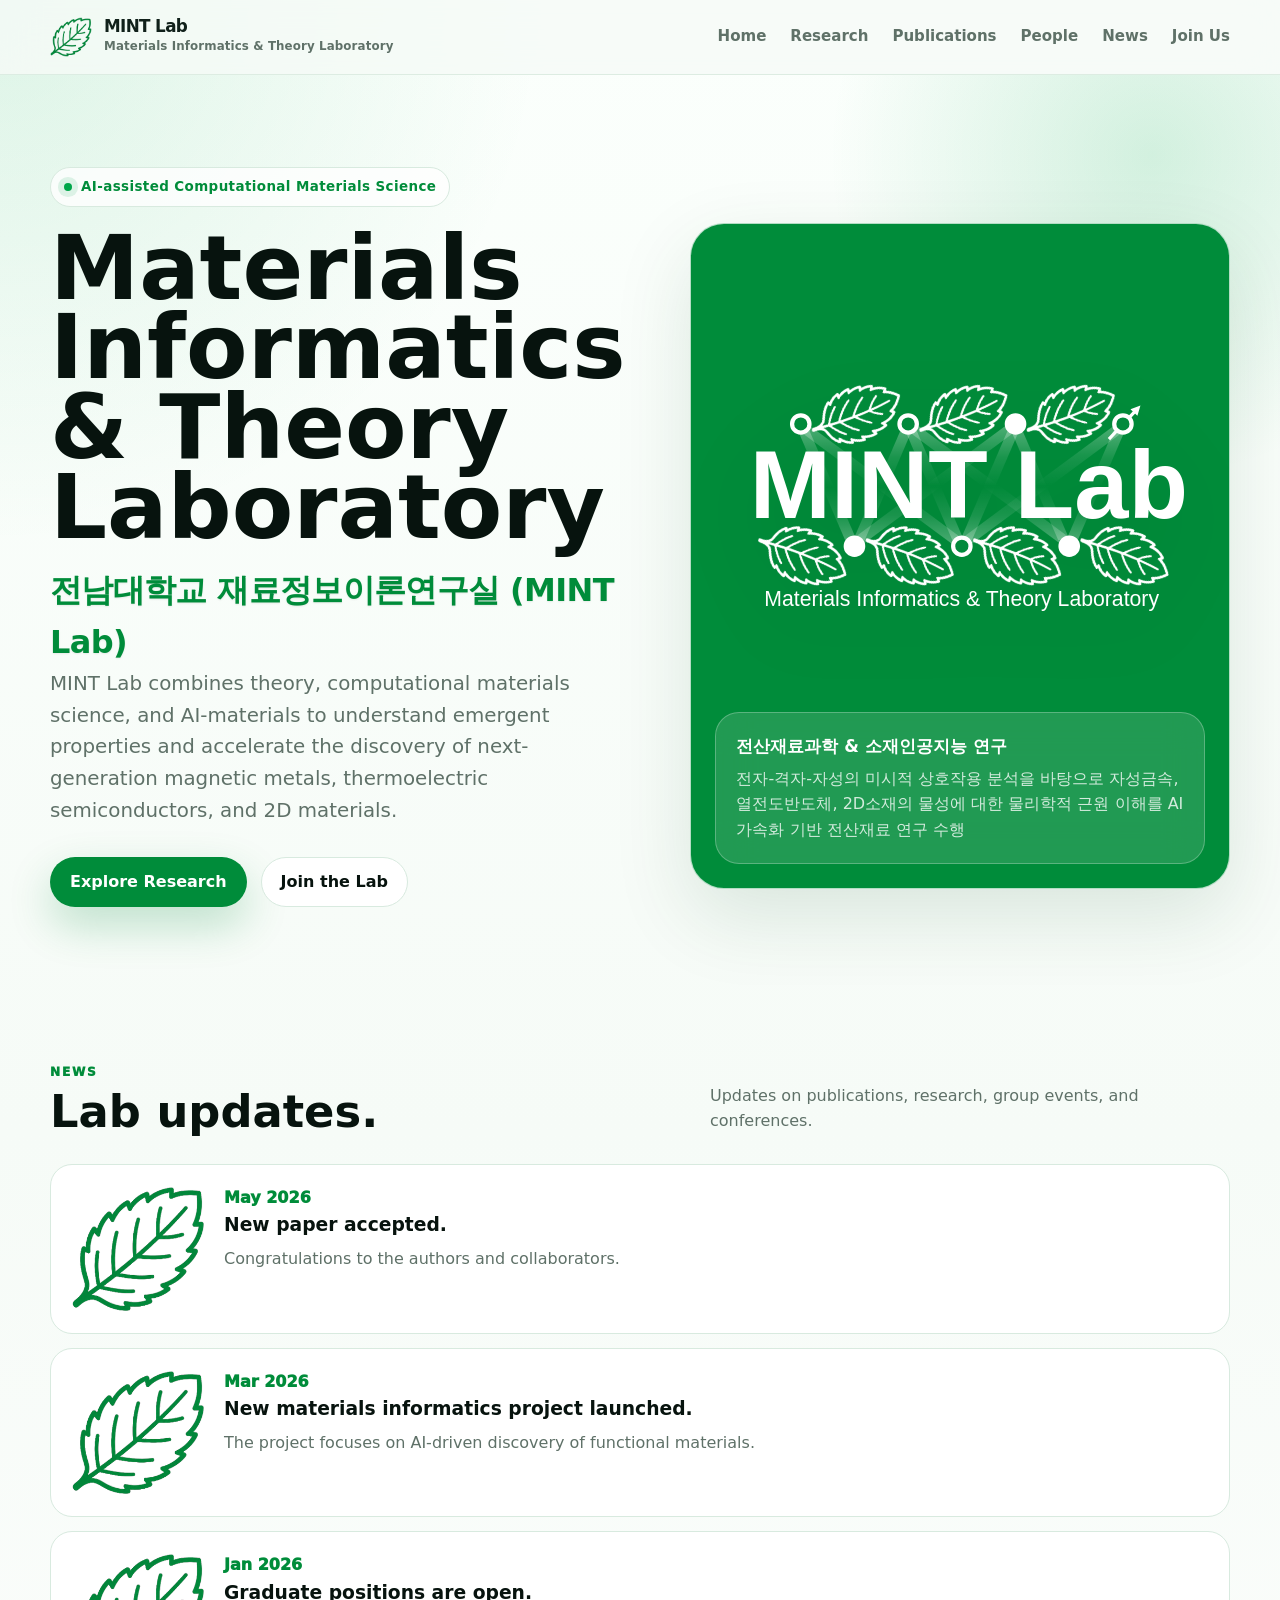
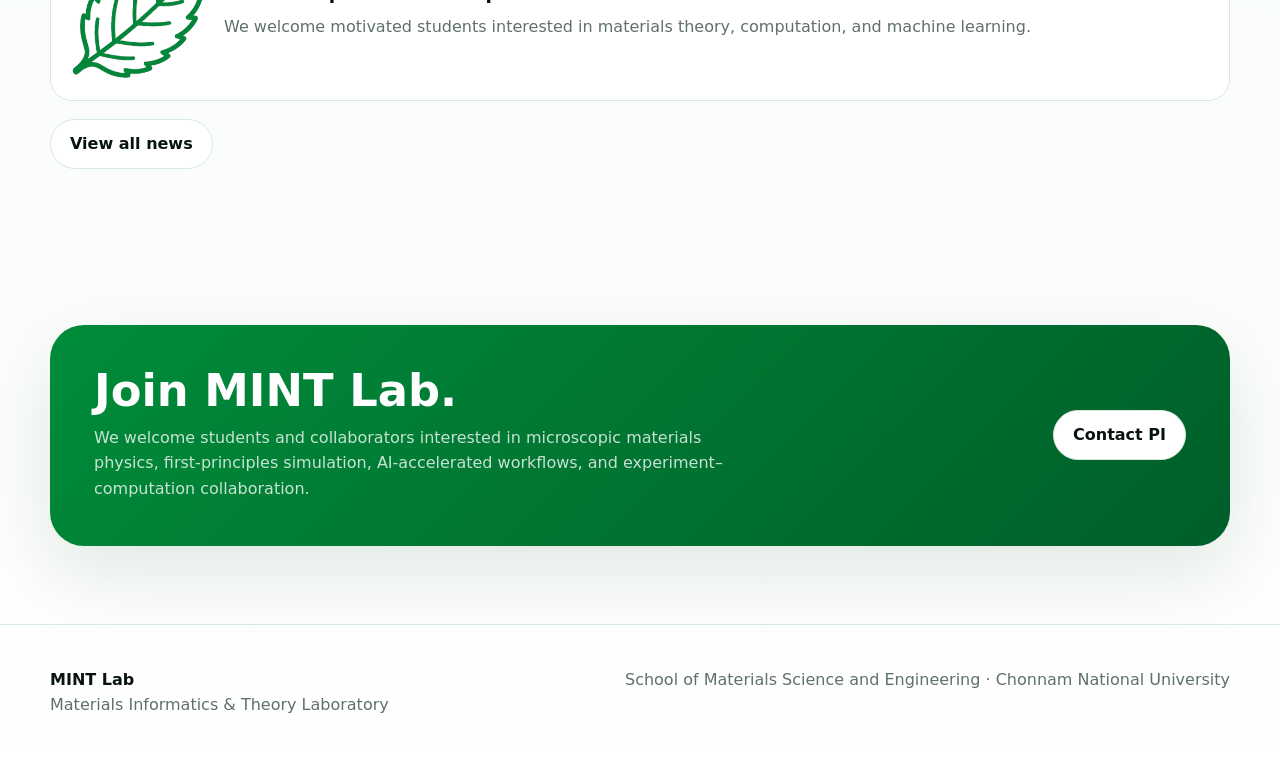
==== commit 53d1fdf3: "Updates" ====
--- a/index.html
+++ b/index.html
@@ -4,7 +4,7 @@
   <meta charset="UTF-8" />
   <meta name="viewport" content="width=device-width, initial-scale=1.0" />
   <title>MINT Lab | Materials Informatics & Theory Laboratory</title>
-  <meta name="description" content="MINT Lab — Materials Informatics & Theory Laboratory. AI, theory, and computation for materials discovery." />
+  <meta name="description" content="MINT Lab — Materials Informatics & Theory Laboratory. From microscopic interactions to AI-driven discovery of functional materials." />
   <style>
     :root {
       --bg: #f6fbf7;
@@ -84,6 +84,12 @@
       font-weight: 700;
     }
 
+    .nav-links a {
+      display: inline-flex;
+      align-items: center;
+      line-height: 1;
+    }
+
     .nav-links a:hover { color: var(--green); }
 
     .menu-button {
@@ -121,7 +127,8 @@
       display: grid;
       grid-template-columns: 1.04fr .96fr;
       gap: 56px;
-      align-items: center;
+      align-items: stretch;
+      min-height: 0;
     }
 
     .eyebrow {
@@ -151,7 +158,7 @@
       max-width: 820px;
       font-size: clamp(3.3rem, 7vw, 7rem);
       line-height: .89;
-      letter-spacing: -.085em;
+      letter-spacing: -.000em;
       color: var(--dark);
     }
 
@@ -162,6 +169,15 @@
       margin: 0 0 30px;
       color: var(--muted);
       font-size: clamp(1.05rem, 1.55vw, 1.25rem);
+    }
+
+    .hero-kor {
+      margin-top: 10px;
+      color: var(--green);
+      font-size: clamp(1.3rem, 2.6vw, 2rem);
+      font-weight: 900;
+      letter-spacing: -0.02em;
+      text-shadow: 0 1px 2px rgba(0, 0, 0, 0.08);
     }
 
     .hero-actions { display: flex; gap: 14px; flex-wrap: wrap; align-items: center; }
@@ -185,58 +201,24 @@
     .hero-visual {
       border-radius: var(--radius-xl);
       background: #008c3a;
-      min-height: 500px;
       overflow: hidden;
       position: relative;
       box-shadow: var(--shadow);
       border: 1px solid rgba(255,255,255,.7);
+      margin-top: 3.5rem;
+      height: 90%;
+      /* min-height: 0; */
     }
 
     .hero-visual::before {
       content: "";
       position: absolute;
       inset: 0;
-      background:
-        linear-gradient(120deg, rgba(255,255,255,.12), transparent 32%),
-        radial-gradient(circle at 74% 22%, rgba(255,255,255,.2), transparent 23%),
-        radial-gradient(circle at 22% 72%, rgba(255,255,255,.15), transparent 28%);
+      background: none;
     }
 
     .molecule {
-      position: absolute;
-      inset: 0;
-      overflow: hidden;
-      opacity: .42;
-    }
-
-    .molecule::before,
-    .molecule::after {
-      content: "";
-      position: absolute;
-      inset: 0;
-    }
-
-    .molecule::before {
-      background:
-        radial-gradient(circle at 12% 22%, rgba(255,255,255,.28) 0 7px, transparent 8px),
-        radial-gradient(circle at 32% 48%, rgba(255,255,255,.22) 0 8px, transparent 9px),
-        radial-gradient(circle at 58% 24%, rgba(255,255,255,.26) 0 7px, transparent 8px),
-        radial-gradient(circle at 74% 52%, rgba(255,255,255,.20) 0 8px, transparent 9px),
-        radial-gradient(circle at 88% 30%, rgba(255,255,255,.24) 0 7px, transparent 8px),
-        radial-gradient(circle at 22% 78%, rgba(255,255,255,.20) 0 8px, transparent 9px),
-        radial-gradient(circle at 52% 74%, rgba(255,255,255,.24) 0 7px, transparent 8px),
-        radial-gradient(circle at 82% 82%, rgba(255,255,255,.18) 0 8px, transparent 9px);
-      filter: blur(.2px);
-    }
-
-    .molecule::after {
-      background:
-        linear-gradient(32deg, transparent 49%, rgba(255,255,255,.12) 50%, transparent 51%),
-        linear-gradient(148deg, transparent 49%, rgba(255,255,255,.10) 50%, transparent 51%),
-        linear-gradient(88deg, transparent 49%, rgba(255,255,255,.08) 50%, transparent 51%);
-      background-size: 220px 220px;
-      mix-blend-mode: screen;
-      animation: drift 24s linear infinite;
+      display: none;
     }
 
     @keyframes drift {
@@ -250,11 +232,12 @@
       inset: 0;
       display: grid;
       place-items: center;
-      padding: 46px;
+      padding: 0; /*46px;*/
+      transform: translateY(-60px);
     }
 
     .hero-logo img {
-      width: min(92%, 640px);
+      width: 300%; /*min(200%, 820px);*/
       filter: drop-shadow(0 24px 42px rgba(0,0,0,.08));
     }
 
@@ -297,7 +280,7 @@
       color: var(--dark);
       font-size: clamp(2.1rem, 3.5vw, 3.65rem);
       line-height: .98;
-      letter-spacing: -.065em;
+      letter-spacing: -.00em;
     }
 
     .section-head p { max-width: 520px; margin: 0; color: var(--muted); }
@@ -470,20 +453,21 @@
 <body>
   <nav class="nav">
     <div class="container nav-inner">
-      <a class="brand" href="#home" aria-label="MINT Lab home">
+      <a class="brand" href="index.html" aria-label="MINT Lab home">
         <img class="brand-logo" src="Logo.png" alt="MINT Lab leaf logo" />
         <span class="brand-text">
           <strong>MINT Lab</strong>
-          <span>Materials Informatics & Theory</span>
+          <span>Materials Informatics & Theory Laboratory</span>
         </span>
       </a>
       <button class="menu-button" aria-label="Open navigation">Menu</button>
       <div class="nav-links">
-        <a href="#research">Research</a>
+        <a href="index.html">Home</a>
+        <a href="research.html">Research</a>
         <a href="publications.html">Publications</a>
         <a href="people.html">People</a>
-        <a href="#news">News</a>
-        <a href="#join">Join Us</a>
+        <a href="news.html">News</a>
+        <a href="index.html#join">Join Us</a>
       </div>
     </div>
   </nav>
@@ -492,11 +476,12 @@
     <header class="hero">
       <div class="container hero-grid">
         <div class="reveal">
-          <div class="eyebrow"><span class="dot"></span> Materials Informatics & Theory Laboratory</div>
-          <h1>AI for <span class="highlight">materials</span> discovery.</h1>
-          <p class="lead">MINT Lab develops computational theory, machine learning models, and data-driven workflows to understand, predict, and design functional materials.</p>
+          <div class="eyebrow"><span class="dot"></span> AI-assisted Computational Materials Science</div>
+          <h1>Materials Informatics <br /> & Theory Laboratory</h1>
+          <div class="hero-kor">전남대학교 재료정보이론연구실 (MINT Lab)</div>
+          <p class="lead">MINT Lab combines theory, computational materials science, and AI-materials to understand emergent properties and accelerate the discovery of next-generation magnetic metals, thermoelectric semiconductors, and 2D materials.</p>
           <div class="hero-actions">
-            <a class="button primary" href="#research">Explore Research</a>
+            <a class="button primary" href="research.html">Explore Research</a>
             <a class="button secondary" href="#join">Join the Lab</a>
           </div>
         </div>
@@ -507,62 +492,56 @@
             <img src="logo_full.svg" alt="MINT Lab full logo" />
           </div>
           <div class="status-card">
-            <strong>Materials · Informatics · Theory</strong>
-            <p>From atomistic simulations to graph learning and autonomous discovery workflows.</p>
+            <strong>전산재료과학 & 소재인공지능 연구</strong>
+            <p>전자-격자-자성의 미시적 상호작용 분석을 바탕으로 자성금속, 열전도반도체, 2D소재의 물성에 대한 물리학적 근원 이해를 AI 가속화 기반 전산재료 연구 수행 </p>
           </div>
         </div>
       </div>
     </header>
 
-    <section id="research">
+    <!-- <section id="research">
       <div class="container">
         <div class="section-head reveal">
           <div>
             <div class="kicker">Research</div>
-            <h2>Computational materials research with a theory-first mindset.</h2>
-          </div>
-          <p>MINT Lab combines atomistic theory, machine learning, and high-throughput simulation to accelerate scientific discovery.</p>
+            <h2>AI-driven materials discovery grounded in microscopic physics.</h2>
+          </div>
+          <p>We study how atomic-scale interactions give rise to functional properties, then use computation and AI to search complex materials spaces more efficiently.</p>
         </div>
 
         <div class="feature reveal" style="margin-bottom: 28px;">
           <div>
             <div class="kicker" style="color: #7ef0a9;">Approach</div>
-            <h2>Connecting physical insight with scalable computation.</h2>
-            <p>Our work integrates first-principles theory, graph learning, interpretable machine learning, and large-scale computational workflows for AI-driven materials science.</p>
+            <h2>From electron, lattice, and spin to emergent functionality.</h2>
+            <p>Our research links first-principles simulations, transport theory, machine-learning potentials, and active-learning workflows to design principles for advanced functional materials.</p>
           </div>
           <div class="mini-grid">
-            <div class="mini"><strong>DFT</strong><span>first-principles workflows</span></div>
-            <div class="mini"><strong>GNN</strong><span>graph-based learning</span></div>
-            <div class="mini"><strong>HPC</strong><span>large-scale computation</span></div>
-            <div class="mini"><strong>AI4Sci</strong><span>materials discovery</span></div>
+            <div class="mini"><strong>e–ph–spin</strong><span>microscopic interactions</span></div>
+            <div class="mini"><strong>Transport</strong><span>thermal & electronic properties</span></div>
+            <div class="mini"><strong>AI</strong><span>accelerated materials search</span></div>
+            <div class="mini"><strong>Collab.</strong><span>simulation–experiment synergy</span></div>
           </div>
         </div>
 
         <div class="grid-3">
           <article class="card reveal">
             <div class="card-icon">01</div>
-            <h3>Materials Informatics</h3>
-            <p>Data-driven modeling for discovering structure-property relationships across complex materials spaces.</p>
+            <h3>Emergent Materials Physics</h3>
+            <p>Understanding how electron, lattice, spin, and ionic degrees of freedom interact to produce macroscopic functionality.</p>
           </article>
           <article class="card reveal">
             <div class="card-icon">02</div>
-            <h3>Atomistic Machine Learning</h3>
-            <p>Graph neural networks, interatomic potentials, and representation learning for chemistry and materials.</p>
+            <h3>AI-Accelerated Workflows</h3>
+            <p>Building machine-learning potentials, active-learning loops, and data-driven workflows to accelerate costly simulations.</p>
           </article>
           <article class="card reveal">
             <div class="card-icon">03</div>
-            <h3>Theory & Simulation</h3>
-            <p>First-principles calculations, statistical learning, and theoretical frameworks for predictive materials design.</p>
+            <h3>Functional Materials Discovery</h3>
+            <p>Searching for next-generation magnetic memory, thermoelectric, spintronic, and doped semiconductor materials.</p>
           </article>
         </div>
       </div>
-    </section>
-
-    
-
-    
-
-    
+    </section> -->
 
     <section id="news">
       <div class="container">
@@ -571,12 +550,15 @@
             <div class="kicker">News</div>
             <h2>Lab updates.</h2>
           </div>
-          <p>Keep this updated with publications, awards, talks, new projects, and recruiting information.</p>
-        </div>
-        <div class="news-list">
-          <article class="news-item reveal"><div class="date">May 2026</div><div><h3>New paper accepted.</h3><p>Congratulations to the authors and collaborators.</p></div></article>
-          <article class="news-item reveal"><div class="date">Mar 2026</div><div><h3>New materials informatics project launched.</h3><p>The project focuses on AI-driven discovery of functional materials.</p></div></article>
-          <article class="news-item reveal"><div class="date">Jan 2026</div><div><h3>Graduate positions are open.</h3><p>We welcome motivated students interested in materials theory, computation, and machine learning.</p></div></article>
+          <p>Updates on publications, research, group events, and conferences.</p>
+        </div>
+
+        <div class="news-list" id="news-list">
+          <p>Loading recent news…</p>
+        </div>
+
+        <div style="margin-top:18px;">
+          <a class="button secondary" href="news.html">View all news</a>
         </div>
       </div>
     </section>
@@ -586,7 +568,7 @@
         <div class="join reveal">
           <div>
             <h2>Join MINT Lab.</h2>
-            <p>We are looking for students interested in materials informatics, computational theory, machine learning, and AI for science.</p>
+            <p>We welcome students and collaborators interested in microscopic materials physics, first-principles simulation, AI-accelerated workflows, and experiment–computation collaboration.</p>
           </div>
           <a class="button secondary" href="mailto:professor@example.edu">Contact PI</a>
         </div>
@@ -597,7 +579,7 @@
   <footer id="contact">
     <div class="container footer-inner">
       <div><strong style="color: var(--dark);">MINT Lab</strong><br />Materials Informatics & Theory Laboratory</div>
-      <div>College of Engineering, Your University · professor@example.edu</div>
+      <div>School of Materials Science and Engineering · Chonnam National University</div>
     </div>
   </footer>
 
@@ -623,6 +605,64 @@
     }, { threshold: 0.12 });
 
     document.querySelectorAll('.reveal').forEach((el) => observer.observe(el));
+    
+    // Load recent news items (top 3) from news.html and insert into the news list.
+    async function loadRecentNews() {
+      try {
+        const res = await fetch('news.html');
+        if (!res.ok) throw new Error('Failed to fetch news');
+        const text = await res.text();
+        const parser = new DOMParser();
+        const doc = parser.parseFromString(text, 'text/html');
+        const items = doc.querySelectorAll('.news-item');
+        const container = document.getElementById('news-list');
+        if (!container) return;
+        container.innerHTML = '';
+
+        // Use the fetched document's base URL to resolve any relative image paths
+        const base = new URL(res.url, window.location.href);
+
+        Array.from(items).slice(0, 3).forEach((item) => {
+          const clone = item.cloneNode(true);
+          clone.classList.remove('reveal');
+
+          // Ensure there is an image; if missing, insert default Logo.png
+          let img = clone.querySelector('img');
+          if (!img) {
+            img = document.createElement('img');
+            img.className = 'thumb';
+            img.alt = '';
+            // insert before the first child (expected .news-body)
+            clone.insertBefore(img, clone.firstChild);
+          }
+
+          // Fix relative image src attributes so they load correctly from index.html
+          const logoUrl = new URL('Logo.png', base).href;
+          clone.querySelectorAll('img').forEach((imgEl) => {
+            const src = imgEl.getAttribute('src');
+            if (!src) {
+              imgEl.src = logoUrl;
+              return;
+            }
+            try {
+              const resolved = new URL(src, base).href;
+              imgEl.src = resolved;
+            } catch (e) {
+              imgEl.src = logoUrl;
+            }
+
+            // Fallback to logo if the image fails to load
+            imgEl.onerror = () => { imgEl.onerror = null; imgEl.src = logoUrl; };
+          });
+
+          container.appendChild(clone);
+        });
+      } catch (err) {
+        console.error(err);
+      }
+    }
+
+    loadRecentNews();
   </script>
 </body>
 </html>
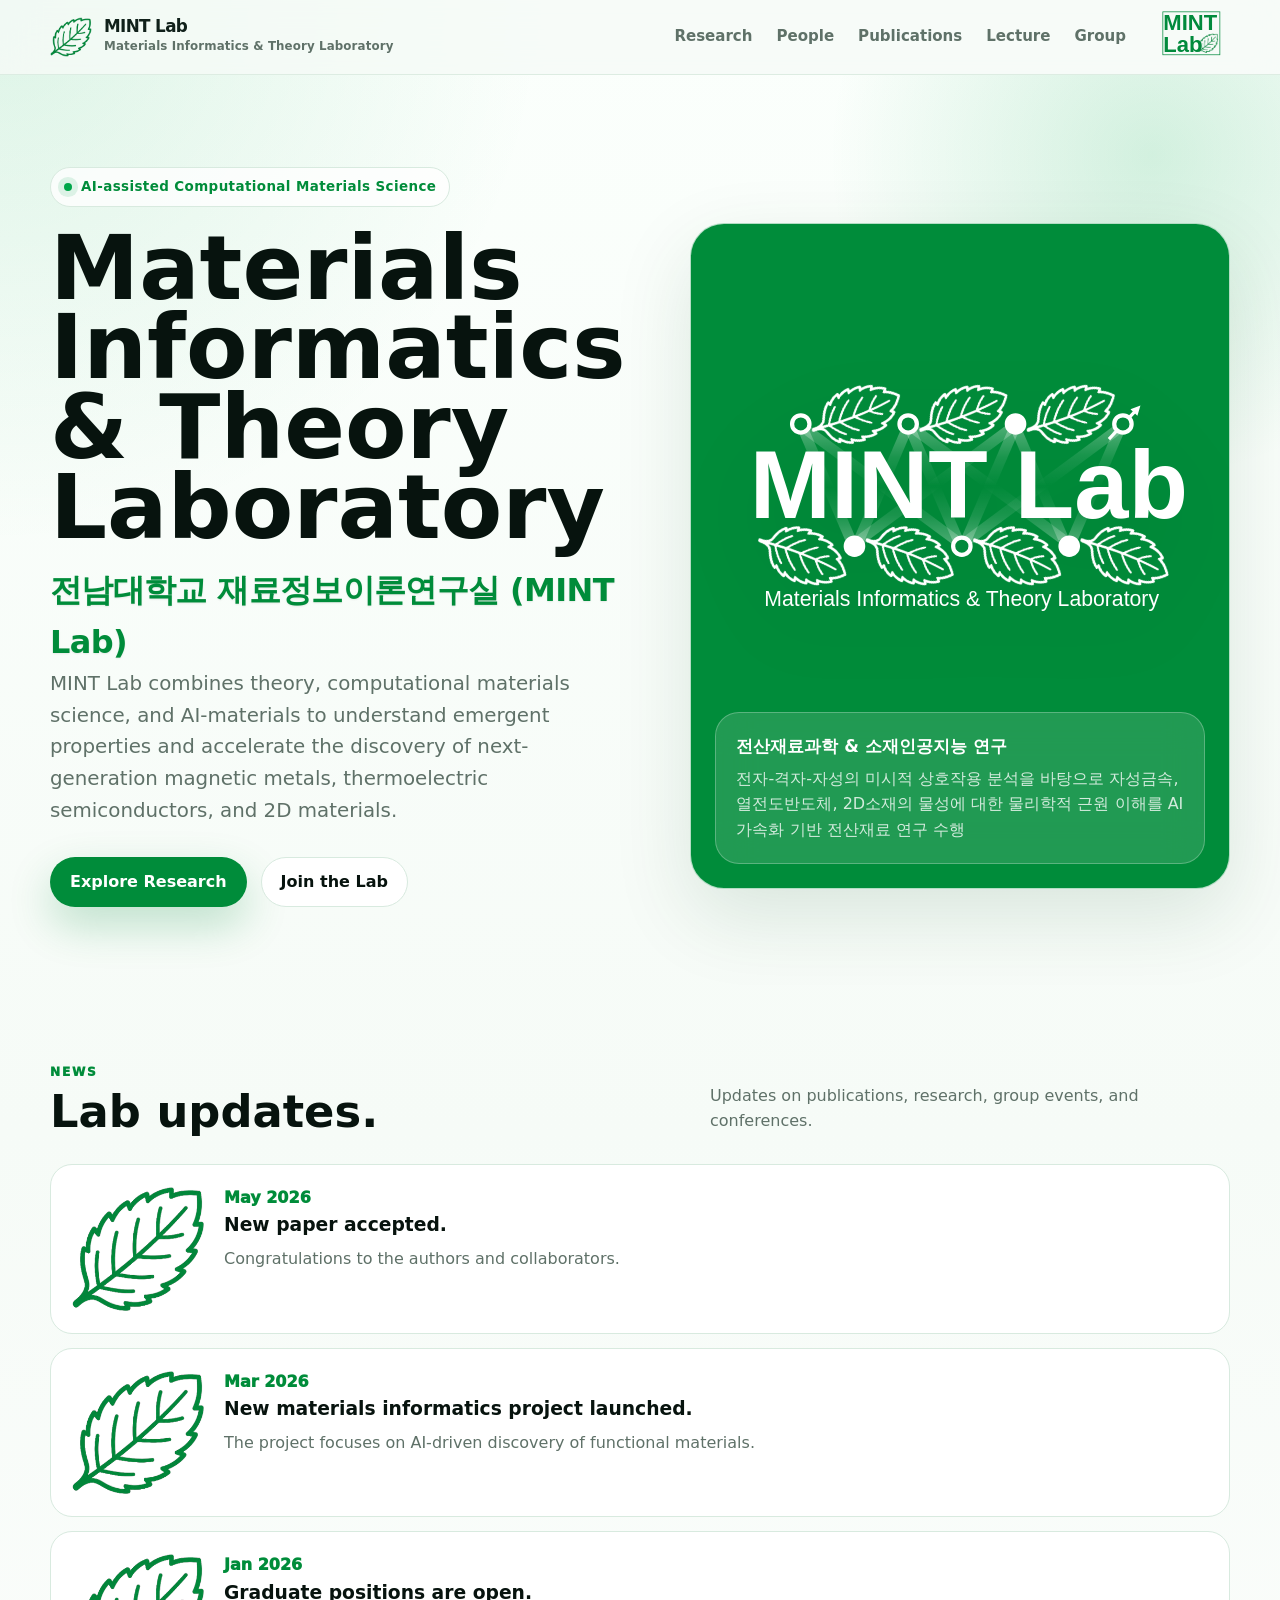
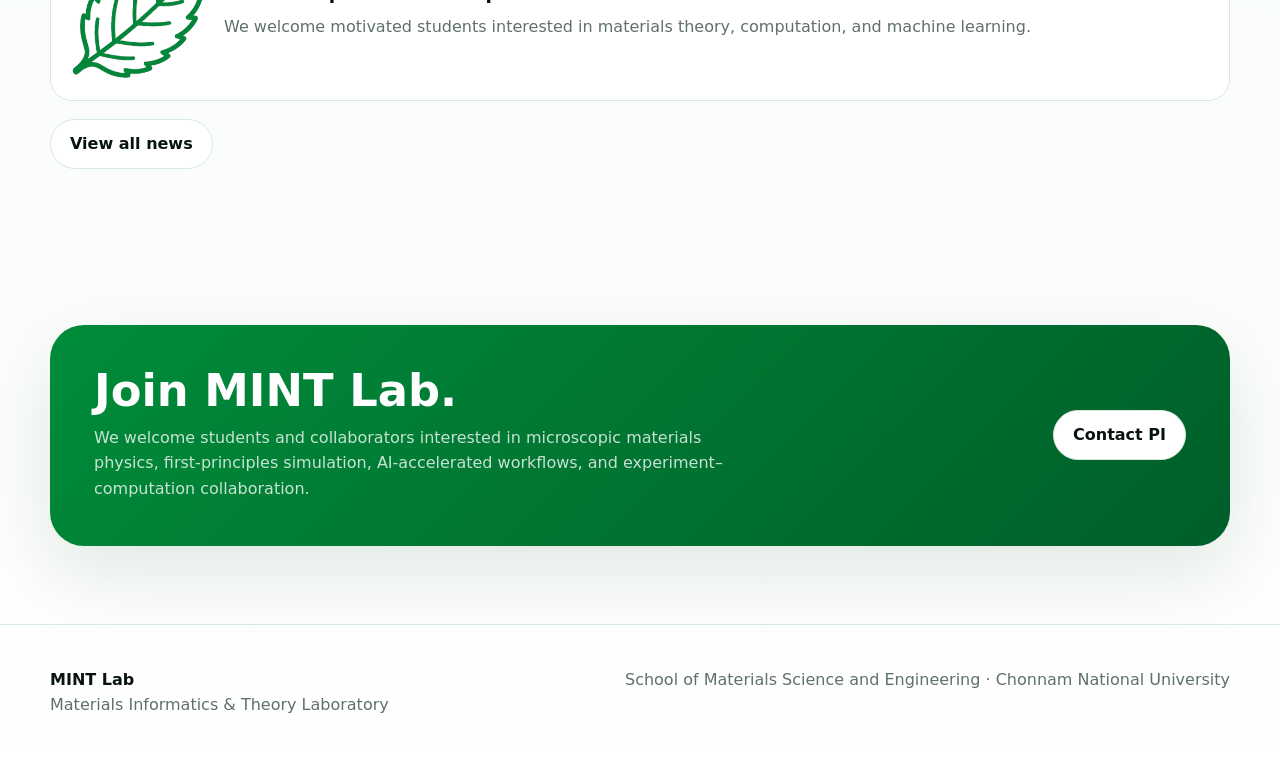
==== commit 016ad632: "publications" ====
--- a/index.html
+++ b/index.html
@@ -5,450 +5,7 @@
   <meta name="viewport" content="width=device-width, initial-scale=1.0" />
   <title>MINT Lab | Materials Informatics & Theory Laboratory</title>
   <meta name="description" content="MINT Lab — Materials Informatics & Theory Laboratory. From microscopic interactions to AI-driven discovery of functional materials." />
-  <style>
-    :root {
-      --bg: #f6fbf7;
-      --surface: #ffffff;
-      --surface-2: #eef8f1;
-      --ink: #10201a;
-      --muted: #5f7168;
-      --line: #d8eadf;
-      --green: #008c3a;
-      --green-2: #00a64a;
-      --green-3: #dff5e7;
-      --dark: #07130e;
-      --shadow: 0 28px 80px rgba(0, 70, 32, 0.12);
-      --radius-xl: 34px;
-      --radius-lg: 22px;
-      --radius-md: 16px;
-      --max: 1180px;
-    }
-
-    * { box-sizing: border-box; }
-    html { scroll-behavior: smooth; }
-
-    body {
-      margin: 0;
-      font-family: Inter, ui-sans-serif, system-ui, -apple-system, BlinkMacSystemFont, "Segoe UI", sans-serif;
-      color: var(--ink);
-      background:
-        radial-gradient(circle at top left, rgba(0, 166, 74, .12), transparent 34rem),
-        linear-gradient(180deg, #fbfffc 0%, var(--bg) 48%, #ffffff 100%);
-      line-height: 1.6;
-    }
-
-    a { color: inherit; text-decoration: none; }
-    img { max-width: 100%; display: block; }
-    .container { width: min(var(--max), calc(100% - 40px)); margin: 0 auto; }
-
-    .nav {
-      position: sticky;
-      top: 0;
-      z-index: 40;
-      border-bottom: 1px solid rgba(216, 234, 223, .82);
-      background: rgba(246, 251, 247, .82);
-      backdrop-filter: blur(18px);
-    }
-
-    .nav-inner {
-      height: 74px;
-      display: flex;
-      align-items: center;
-      justify-content: space-between;
-      gap: 22px;
-    }
-
-    .brand {
-      display: flex;
-      align-items: center;
-      gap: 12px;
-      font-weight: 900;
-      letter-spacing: -0.04em;
-    }
-
-    .brand-logo {
-      width: 42px;
-      height: 42px;
-      object-fit: contain;
-    }
-
-    .brand-text strong { display: block; line-height: 1; font-size: 1.05rem; }
-    .brand-text span { display: block; color: var(--muted); font-size: .74rem; letter-spacing: .01em; margin-top: 3px; }
-
-    .nav-links {
-      display: flex;
-      gap: 24px;
-      align-items: center;
-      color: var(--muted);
-      font-size: .94rem;
-      font-weight: 700;
-    }
-
-    .nav-links a {
-      display: inline-flex;
-      align-items: center;
-      line-height: 1;
-    }
-
-    .nav-links a:hover { color: var(--green); }
-
-    .menu-button {
-      display: none;
-      border: 1px solid var(--line);
-      background: var(--surface);
-      border-radius: 999px;
-      padding: 9px 13px;
-      font-weight: 800;
-      color: var(--ink);
-      cursor: pointer;
-    }
-
-    .hero {
-      position: relative;
-      overflow: hidden;
-      padding: 92px 0 78px;
-    }
-
-    .hero::after {
-      content: "";
-      position: absolute;
-      right: -13rem;
-      top: -16rem;
-      width: 42rem;
-      height: 42rem;
-      border-radius: 999px;
-      background: radial-gradient(circle, rgba(0, 166, 74, .16), transparent 68%);
-      pointer-events: none;
-    }
-
-    .hero-grid {
-      position: relative;
-      z-index: 1;
-      display: grid;
-      grid-template-columns: 1.04fr .96fr;
-      gap: 56px;
-      align-items: stretch;
-      min-height: 0;
-    }
-
-    .eyebrow {
-      display: inline-flex;
-      align-items: center;
-      gap: 9px;
-      border: 1px solid var(--line);
-      background: rgba(255,255,255,.78);
-      color: var(--green);
-      border-radius: 999px;
-      padding: 8px 13px;
-      font-weight: 900;
-      font-size: .84rem;
-      letter-spacing: .03em;
-    }
-
-    .dot {
-      width: 8px;
-      height: 8px;
-      border-radius: 999px;
-      background: var(--green-2);
-      box-shadow: 0 0 0 6px rgba(0,166,74,.12);
-    }
-
-    h1 {
-      margin: 22px 0 18px;
-      max-width: 820px;
-      font-size: clamp(3.3rem, 7vw, 7rem);
-      line-height: .89;
-      letter-spacing: -.000em;
-      color: var(--dark);
-    }
-
-    .highlight { color: var(--green); }
-
-    .lead {
-      max-width: 670px;
-      margin: 0 0 30px;
-      color: var(--muted);
-      font-size: clamp(1.05rem, 1.55vw, 1.25rem);
-    }
-
-    .hero-kor {
-      margin-top: 10px;
-      color: var(--green);
-      font-size: clamp(1.3rem, 2.6vw, 2rem);
-      font-weight: 900;
-      letter-spacing: -0.02em;
-      text-shadow: 0 1px 2px rgba(0, 0, 0, 0.08);
-    }
-
-    .hero-actions { display: flex; gap: 14px; flex-wrap: wrap; align-items: center; }
-
-    .button {
-      display: inline-flex;
-      min-height: 50px;
-      align-items: center;
-      justify-content: center;
-      border-radius: 999px;
-      padding: 0 19px;
-      font-weight: 900;
-      border: 1px solid transparent;
-      transition: transform .18s ease, box-shadow .18s ease;
-    }
-
-    .button:hover { transform: translateY(-2px); }
-    .button.primary { background: var(--green); color: white; box-shadow: 0 18px 44px rgba(0, 140, 58, .24); }
-    .button.secondary { background: white; border-color: var(--line); color: var(--dark); }
-
-    .hero-visual {
-      border-radius: var(--radius-xl);
-      background: #008c3a;
-      overflow: hidden;
-      position: relative;
-      box-shadow: var(--shadow);
-      border: 1px solid rgba(255,255,255,.7);
-      margin-top: 3.5rem;
-      height: 90%;
-      /* min-height: 0; */
-    }
-
-    .hero-visual::before {
-      content: "";
-      position: absolute;
-      inset: 0;
-      background: none;
-    }
-
-    .molecule {
-      display: none;
-    }
-
-    @keyframes drift {
-      to {
-        transform: translate3d(40px, 40px, 0);
-      }
-    }
-
-    .hero-logo {
-      position: absolute;
-      inset: 0;
-      display: grid;
-      place-items: center;
-      padding: 0; /*46px;*/
-      transform: translateY(-60px);
-    }
-
-    .hero-logo img {
-      width: 300%; /*min(200%, 820px);*/
-      filter: drop-shadow(0 24px 42px rgba(0,0,0,.08));
-    }
-
-    .status-card {
-      position: absolute;
-      left: 24px;
-      right: 24px;
-      bottom: 24px;
-      border-radius: 24px;
-      border: 1px solid rgba(255,255,255,.26);
-      background: rgba(255,255,255,.13);
-      backdrop-filter: blur(18px);
-      color: white;
-      padding: 20px;
-    }
-
-    .status-card strong { font-size: 1.05rem; }
-    .status-card p { margin: 6px 0 0; color: rgba(255,255,255,.8); }
-
-    section { padding: 78px 0; }
-
-    .section-head {
-      display: flex;
-      justify-content: space-between;
-      align-items: end;
-      gap: 26px;
-      margin-bottom: 30px;
-    }
-
-    .kicker {
-      color: var(--green);
-      font-size: .76rem;
-      font-weight: 950;
-      text-transform: uppercase;
-      letter-spacing: .14em;
-    }
-
-    h2 {
-      margin: 8px 0 0;
-      color: var(--dark);
-      font-size: clamp(2.1rem, 3.5vw, 3.65rem);
-      line-height: .98;
-      letter-spacing: -.00em;
-    }
-
-    .section-head p { max-width: 520px; margin: 0; color: var(--muted); }
-
-    .grid-3 { display: grid; grid-template-columns: repeat(3, 1fr); gap: 18px; }
-
-    .card {
-      background: var(--surface);
-      border: 1px solid var(--line);
-      border-radius: var(--radius-lg);
-      padding: 25px;
-      box-shadow: 0 14px 42px rgba(16,32,26,.05);
-    }
-
-    .card-icon {
-      width: 48px;
-      height: 48px;
-      border-radius: 16px;
-      display: grid;
-      place-items: center;
-      background: var(--green-3);
-      color: var(--green);
-      font-weight: 950;
-      margin-bottom: 18px;
-    }
-
-    .card h3 { margin: 0 0 10px; color: var(--dark); font-size: 1.18rem; letter-spacing: -.03em; }
-    .card p { margin: 0; color: var(--muted); }
-
-    .feature {
-      background: var(--dark);
-      color: white;
-      border-radius: var(--radius-xl);
-      padding: 42px;
-      display: grid;
-      grid-template-columns: .9fr 1.1fr;
-      gap: 36px;
-      align-items: center;
-      overflow: hidden;
-      position: relative;
-    }
-
-    .feature::after {
-      content: "";
-      position: absolute;
-      width: 420px;
-      height: 420px;
-      border-radius: 999px;
-      right: -160px;
-      top: -160px;
-      background: rgba(0,166,74,.22);
-    }
-
-    .feature h2, .feature p, .feature .mini-grid { position: relative; z-index: 1; }
-    .feature h2 { color: white; margin: 0 0 14px; }
-    .feature p { color: rgba(255,255,255,.72); margin: 0; }
-
-    .mini-grid { display: grid; grid-template-columns: repeat(2, 1fr); gap: 14px; }
-    .mini {
-      background: rgba(255,255,255,.08);
-      border: 1px solid rgba(255,255,255,.12);
-      border-radius: 18px;
-      padding: 18px;
-    }
-    .mini strong { display: block; font-size: 1.5rem; letter-spacing: -.05em; }
-    .mini span { color: rgba(255,255,255,.68); font-size: .9rem; }
-
-    .publication-list, .news-list { display: grid; gap: 14px; }
-
-    .publication {
-      display: grid;
-      grid-template-columns: 92px 1fr auto;
-      gap: 18px;
-      align-items: start;
-      background: white;
-      border: 1px solid var(--line);
-      border-radius: var(--radius-lg);
-      padding: 20px;
-    }
-
-    .year { color: var(--green); font-weight: 950; }
-    .publication h3 { margin: 0 0 6px; font-size: 1.06rem; letter-spacing: -.02em; color: var(--dark); }
-    .publication p { margin: 0; color: var(--muted); font-size: .95rem; }
-    .tag { white-space: nowrap; padding: 7px 11px; border-radius: 999px; background: var(--green-3); color: var(--green); font-size: .78rem; font-weight: 900; }
-
-    .people-grid { display: grid; grid-template-columns: repeat(4, 1fr); gap: 18px; }
-    .person { padding: 0; overflow: hidden; }
-    .avatar {
-      aspect-ratio: 1 / 1;
-      background:
-        radial-gradient(circle at 50% 24%, rgba(0,140,58,.2) 0 18%, transparent 19%),
-        linear-gradient(150deg, #f4fff7, #dff5e7);
-      border-bottom: 1px solid var(--line);
-    }
-    .person-body { padding: 18px; }
-    .person h3 { margin: 0; color: var(--dark); letter-spacing: -.03em; }
-    .person p { margin: 5px 0 0; color: var(--muted); font-size: .92rem; }
-
-    .news-item {
-      display: grid;
-      grid-template-columns: 135px 1fr;
-      gap: 18px;
-      background: white;
-      border: 1px solid var(--line);
-      border-radius: var(--radius-lg);
-      padding: 20px;
-    }
-    .date { color: var(--green); font-weight: 950; }
-    .news-item h3 { margin: 0 0 6px; color: var(--dark); }
-    .news-item p { margin: 0; color: var(--muted); }
-
-    .join {
-      border-radius: var(--radius-xl);
-      background:
-        linear-gradient(135deg, rgba(0,140,58,.95), rgba(0,92,41,.96)),
-        var(--green);
-      color: white;
-      padding: 44px;
-      display: grid;
-      grid-template-columns: 1fr auto;
-      align-items: center;
-      gap: 24px;
-      box-shadow: var(--shadow);
-    }
-    .join h2 { color: white; margin: 0 0 12px; }
-    .join p { max-width: 670px; margin: 0; color: rgba(255,255,255,.78); }
-
-    footer {
-      border-top: 1px solid var(--line);
-      padding: 42px 0;
-      color: var(--muted);
-    }
-    .footer-inner { display: flex; justify-content: space-between; gap: 22px; flex-wrap: wrap; }
-
-    .reveal { opacity: 0; transform: translateY(18px); transition: opacity .7s ease, transform .7s ease; }
-    .reveal.visible { opacity: 1; transform: translateY(0); }
-
-    @media (max-width: 920px) {
-      .hero-grid, .feature, .join { grid-template-columns: 1fr; }
-      .grid-3, .people-grid { grid-template-columns: repeat(2, 1fr); }
-      .nav-links {
-        position: fixed;
-        top: 74px;
-        left: 20px;
-        right: 20px;
-        display: none;
-        flex-direction: column;
-        align-items: stretch;
-        padding: 18px;
-        border-radius: 20px;
-        border: 1px solid var(--line);
-        background: white;
-        box-shadow: var(--shadow);
-      }
-      .nav-links.open { display: flex; }
-      .menu-button { display: inline-flex; }
-    }
-
-    @media (max-width: 640px) {
-      .container { width: min(100% - 28px, var(--max)); }
-      .hero { padding: 56px 0 52px; }
-      .hero-visual { min-height: 380px; }
-      .section-head { flex-direction: column; align-items: start; }
-      .grid-3, .people-grid, .mini-grid, .publication, .news-item { grid-template-columns: 1fr; }
-      .feature, .join { padding: 30px; }
-      .brand-text span { display: none; }
-    }
-  </style>
+  <link rel="stylesheet" href="assets/css/index.css" />
 </head>
 <body>
   <nav class="nav">
@@ -462,12 +19,24 @@
       </a>
       <button class="menu-button" aria-label="Open navigation">Menu</button>
       <div class="nav-links">
-        <a href="index.html">Home</a>
         <a href="research.html">Research</a>
-        <a href="publications.html">Publications</a>
         <a href="people.html">People</a>
-        <a href="news.html">News</a>
-        <a href="index.html#join">Join Us</a>
+        <div class="nav-item">
+          <a href="publications.html">Publications</a>
+          <div class="submenu">
+            <a href="publications.html">Papers</a>
+            <a href="patents.html">Patents</a>
+          </div>
+        </div>
+        <a href="lecture.html">Lecture</a>
+        <div class="nav-item">
+          <a href="news.html">Group</a>
+          <div class="submenu">
+            <a href="news.html">News</a>
+            <a href="gallery.html">Gallery</a>
+          </div>
+        </div>
+        <img class="nav-art" src="Picture2.svg" alt="" />
       </div>
     </div>
   </nav>
--- a/assets/css/index.css
+++ b/assets/css/index.css
@@ -0,0 +1,489 @@
+:root {
+      --bg: #f6fbf7;
+      --surface: #ffffff;
+      --surface-2: #eef8f1;
+      --ink: #10201a;
+      --muted: #5f7168;
+      --line: #d8eadf;
+      --green: #008c3a;
+      --green-2: #00a64a;
+      --green-3: #dff5e7;
+      --dark: #07130e;
+      --shadow: 0 28px 80px rgba(0, 70, 32, 0.12);
+      --radius-xl: 34px;
+      --radius-lg: 22px;
+      --radius-md: 16px;
+      --max: 1180px;
+    }
+
+    * { box-sizing: border-box; }
+    html { scroll-behavior: smooth; }
+
+    body {
+      margin: 0;
+      font-family: Inter, ui-sans-serif, system-ui, -apple-system, BlinkMacSystemFont, "Segoe UI", sans-serif;
+      color: var(--ink);
+      background:
+        radial-gradient(circle at top left, rgba(0, 166, 74, .12), transparent 34rem),
+        linear-gradient(180deg, #fbfffc 0%, var(--bg) 48%, #ffffff 100%);
+      line-height: 1.6;
+    }
+
+    a { color: inherit; text-decoration: none; }
+    img { max-width: 100%; display: block; }
+    .container { width: min(var(--max), calc(100% - 40px)); margin: 0 auto; }
+
+    .nav {
+      position: sticky;
+      top: 0;
+      z-index: 40;
+      border-bottom: 1px solid rgba(216, 234, 223, .82);
+      background: rgba(246, 251, 247, .82);
+      backdrop-filter: blur(18px);
+    }
+
+    .nav-inner {
+      height: 74px;
+      display: flex;
+      align-items: center;
+      justify-content: space-between;
+      gap: 22px;
+    }
+
+    .brand {
+      display: flex;
+      align-items: center;
+      gap: 12px;
+      font-weight: 900;
+      letter-spacing: -0.04em;
+    }
+
+    .brand-logo {
+      width: 42px;
+      height: 42px;
+      object-fit: contain;
+    }
+
+    .brand-text strong { display: block; line-height: 1; font-size: 1.05rem; }
+    .brand-text span { display: block; color: var(--muted); font-size: .74rem; letter-spacing: .01em; margin-top: 3px; }
+
+    .nav-links {
+      display: flex;
+      gap: 24px;
+      align-items: center;
+      color: var(--muted);
+      font-size: .94rem;
+      font-weight: 700;
+    }
+
+    .nav-links a {
+      display: inline-flex;
+      align-items: center;
+      line-height: 1;
+    }
+
+    .nav-links a:hover,
+    .nav-links a.active { color: var(--green); }
+
+    .nav-art {
+      display: block;
+      width: 80px;
+      height: 80px;
+      object-fit: contain;
+      flex: 0 0 80px;
+    }
+
+    .nav-item {
+      position: relative;
+      display: inline-flex;
+      align-items: center;
+    }
+
+    .submenu {
+      position: absolute;
+      top: 100%;
+      left: 50%;
+      transform: translateX(-50%);
+      display: none;
+      min-width: 104px;
+      padding: 8px;
+      border: 1px solid var(--line);
+      border-radius: 14px;
+      background: var(--surface);
+      box-shadow: 0 14px 32px rgba(0,0,0,.08);
+      z-index: 60;
+    }
+
+    .nav-item:hover .submenu,
+    .nav-item:focus-within .submenu {
+      display: grid;
+      gap: 4px;
+    }
+
+    .submenu a {
+      padding: 8px 10px;
+      border-radius: 10px;
+      white-space: nowrap;
+    }
+
+    .submenu a:hover {
+      background: var(--green-soft);
+      text-decoration: none;
+    }
+
+    .menu-button {
+      display: none;
+      border: 1px solid var(--line);
+      background: var(--surface);
+      border-radius: 999px;
+      padding: 9px 13px;
+      font-weight: 800;
+      color: var(--ink);
+      cursor: pointer;
+    }
+
+    .hero {
+      position: relative;
+      overflow: hidden;
+      padding: 92px 0 78px;
+    }
+
+    .hero::after {
+      content: "";
+      position: absolute;
+      right: -13rem;
+      top: -16rem;
+      width: 42rem;
+      height: 42rem;
+      border-radius: 999px;
+      background: radial-gradient(circle, rgba(0, 166, 74, .16), transparent 68%);
+      pointer-events: none;
+    }
+
+    .hero-grid {
+      position: relative;
+      z-index: 1;
+      display: grid;
+      grid-template-columns: 1.04fr .96fr;
+      gap: 56px;
+      align-items: stretch;
+      min-height: 0;
+    }
+
+    .eyebrow {
+      display: inline-flex;
+      align-items: center;
+      gap: 9px;
+      border: 1px solid var(--line);
+      background: rgba(255,255,255,.78);
+      color: var(--green);
+      border-radius: 999px;
+      padding: 8px 13px;
+      font-weight: 900;
+      font-size: .84rem;
+      letter-spacing: .03em;
+    }
+
+    .dot {
+      width: 8px;
+      height: 8px;
+      border-radius: 999px;
+      background: var(--green-2);
+      box-shadow: 0 0 0 6px rgba(0,166,74,.12);
+    }
+
+    h1 {
+      margin: 22px 0 18px;
+      max-width: 820px;
+      font-size: clamp(3.3rem, 7vw, 7rem);
+      line-height: .89;
+      letter-spacing: -.000em;
+      color: var(--dark);
+    }
+
+    .highlight { color: var(--green); }
+
+    .lead {
+      max-width: 670px;
+      margin: 0 0 30px;
+      color: var(--muted);
+      font-size: clamp(1.05rem, 1.55vw, 1.25rem);
+    }
+
+    .hero-kor {
+      margin-top: 10px;
+      color: var(--green);
+      font-size: clamp(1.3rem, 2.6vw, 2rem);
+      font-weight: 900;
+      letter-spacing: -0.02em;
+      text-shadow: 0 1px 2px rgba(0, 0, 0, 0.08);
+    }
+
+    .hero-actions { display: flex; gap: 14px; flex-wrap: wrap; align-items: center; }
+
+    .button {
+      display: inline-flex;
+      min-height: 50px;
+      align-items: center;
+      justify-content: center;
+      border-radius: 999px;
+      padding: 0 19px;
+      font-weight: 900;
+      border: 1px solid transparent;
+      transition: transform .18s ease, box-shadow .18s ease;
+    }
+
+    .button:hover { transform: translateY(-2px); }
+    .button.primary { background: var(--green); color: white; box-shadow: 0 18px 44px rgba(0, 140, 58, .24); }
+    .button.secondary { background: white; border-color: var(--line); color: var(--dark); }
+
+    .hero-visual {
+      border-radius: var(--radius-xl);
+      background: #008c3a;
+      overflow: hidden;
+      position: relative;
+      box-shadow: var(--shadow);
+      border: 1px solid rgba(255,255,255,.7);
+      margin-top: 3.5rem;
+      height: 90%;
+      /* min-height: 0; */
+    }
+
+    .hero-visual::before {
+      content: "";
+      position: absolute;
+      inset: 0;
+      background: none;
+    }
+
+    .molecule {
+      display: none;
+    }
+
+    @keyframes drift {
+      to {
+        transform: translate3d(40px, 40px, 0);
+      }
+    }
+
+    .hero-logo {
+      position: absolute;
+      inset: 0;
+      display: grid;
+      place-items: center;
+      padding: 0; /*46px;*/
+      transform: translateY(-60px);
+    }
+
+    .hero-logo img {
+      width: 300%; /*min(200%, 820px);*/
+      filter: drop-shadow(0 24px 42px rgba(0,0,0,.08));
+    }
+
+    .status-card {
+      position: absolute;
+      left: 24px;
+      right: 24px;
+      bottom: 24px;
+      border-radius: 24px;
+      border: 1px solid rgba(255,255,255,.26);
+      background: rgba(255,255,255,.13);
+      backdrop-filter: blur(18px);
+      color: white;
+      padding: 20px;
+    }
+
+    .status-card strong { font-size: 1.05rem; }
+    .status-card p { margin: 6px 0 0; color: rgba(255,255,255,.8); }
+
+    section { padding: 78px 0; }
+
+    .section-head {
+      display: flex;
+      justify-content: space-between;
+      align-items: end;
+      gap: 26px;
+      margin-bottom: 30px;
+    }
+
+    .kicker {
+      color: var(--green);
+      font-size: .76rem;
+      font-weight: 950;
+      text-transform: uppercase;
+      letter-spacing: .14em;
+    }
+
+    h2 {
+      margin: 8px 0 0;
+      color: var(--dark);
+      font-size: clamp(2.1rem, 3.5vw, 3.65rem);
+      line-height: .98;
+      letter-spacing: -.00em;
+    }
+
+    .section-head p { max-width: 520px; margin: 0; color: var(--muted); }
+
+    .grid-3 { display: grid; grid-template-columns: repeat(3, 1fr); gap: 18px; }
+
+    .card {
+      background: var(--surface);
+      border: 1px solid var(--line);
+      border-radius: var(--radius-lg);
+      padding: 25px;
+      box-shadow: 0 14px 42px rgba(16,32,26,.05);
+    }
+
+    .card-icon {
+      width: 48px;
+      height: 48px;
+      border-radius: 16px;
+      display: grid;
+      place-items: center;
+      background: var(--green-3);
+      color: var(--green);
+      font-weight: 950;
+      margin-bottom: 18px;
+    }
+
+    .card h3 { margin: 0 0 10px; color: var(--dark); font-size: 1.18rem; letter-spacing: -.03em; }
+    .card p { margin: 0; color: var(--muted); }
+
+    .feature {
+      background: var(--dark);
+      color: white;
+      border-radius: var(--radius-xl);
+      padding: 42px;
+      display: grid;
+      grid-template-columns: .9fr 1.1fr;
+      gap: 36px;
+      align-items: center;
+      overflow: hidden;
+      position: relative;
+    }
+
+    .feature::after {
+      content: "";
+      position: absolute;
+      width: 420px;
+      height: 420px;
+      border-radius: 999px;
+      right: -160px;
+      top: -160px;
+      background: rgba(0,166,74,.22);
+    }
+
+    .feature h2, .feature p, .feature .mini-grid { position: relative; z-index: 1; }
+    .feature h2 { color: white; margin: 0 0 14px; }
+    .feature p { color: rgba(255,255,255,.72); margin: 0; }
+
+    .mini-grid { display: grid; grid-template-columns: repeat(2, 1fr); gap: 14px; }
+    .mini {
+      background: rgba(255,255,255,.08);
+      border: 1px solid rgba(255,255,255,.12);
+      border-radius: 18px;
+      padding: 18px;
+    }
+    .mini strong { display: block; font-size: 1.5rem; letter-spacing: -.05em; }
+    .mini span { color: rgba(255,255,255,.68); font-size: .9rem; }
+
+    .publication-list, .news-list { display: grid; gap: 14px; }
+
+    .publication {
+      display: grid;
+      grid-template-columns: 92px 1fr auto;
+      gap: 18px;
+      align-items: start;
+      background: white;
+      border: 1px solid var(--line);
+      border-radius: var(--radius-lg);
+      padding: 20px;
+    }
+
+    .year { color: var(--green); font-weight: 950; }
+    .publication h3 { margin: 0 0 6px; font-size: 1.06rem; letter-spacing: -.02em; color: var(--dark); }
+    .publication p { margin: 0; color: var(--muted); font-size: .95rem; }
+    .tag { white-space: nowrap; padding: 7px 11px; border-radius: 999px; background: var(--green-3); color: var(--green); font-size: .78rem; font-weight: 900; }
+
+    .people-grid { display: grid; grid-template-columns: repeat(4, 1fr); gap: 18px; }
+    .person { padding: 0; overflow: hidden; }
+    .avatar {
+      aspect-ratio: 1 / 1;
+      background:
+        radial-gradient(circle at 50% 24%, rgba(0,140,58,.2) 0 18%, transparent 19%),
+        linear-gradient(150deg, #f4fff7, #dff5e7);
+      border-bottom: 1px solid var(--line);
+    }
+    .person-body { padding: 18px; }
+    .person h3 { margin: 0; color: var(--dark); letter-spacing: -.03em; }
+    .person p { margin: 5px 0 0; color: var(--muted); font-size: .92rem; }
+
+    .news-item {
+      display: grid;
+      grid-template-columns: 135px 1fr;
+      gap: 18px;
+      background: white;
+      border: 1px solid var(--line);
+      border-radius: var(--radius-lg);
+      padding: 20px;
+    }
+    .date { color: var(--green); font-weight: 950; }
+    .news-item h3 { margin: 0 0 6px; color: var(--dark); }
+    .news-item p { margin: 0; color: var(--muted); }
+
+    .join {
+      border-radius: var(--radius-xl);
+      background:
+        linear-gradient(135deg, rgba(0,140,58,.95), rgba(0,92,41,.96)),
+        var(--green);
+      color: white;
+      padding: 44px;
+      display: grid;
+      grid-template-columns: 1fr auto;
+      align-items: center;
+      gap: 24px;
+      box-shadow: var(--shadow);
+    }
+    .join h2 { color: white; margin: 0 0 12px; }
+    .join p { max-width: 670px; margin: 0; color: rgba(255,255,255,.78); }
+
+    footer {
+      border-top: 1px solid var(--line);
+      padding: 42px 0;
+      color: var(--muted);
+    }
+    .footer-inner { display: flex; justify-content: space-between; gap: 22px; flex-wrap: wrap; }
+
+    .reveal { opacity: 0; transform: translateY(18px); transition: opacity .7s ease, transform .7s ease; }
+    .reveal.visible { opacity: 1; transform: translateY(0); }
+
+    @media (max-width: 920px) {
+      .hero-grid, .feature, .join { grid-template-columns: 1fr; }
+      .grid-3, .people-grid { grid-template-columns: repeat(2, 1fr); }
+      .nav-links {
+        position: fixed;
+        top: 74px;
+        left: 20px;
+        right: 20px;
+        display: none;
+        flex-direction: column;
+        align-items: stretch;
+        padding: 18px;
+        border-radius: 20px;
+        border: 1px solid var(--line);
+        background: white;
+        box-shadow: var(--shadow);
+      }
+      .nav-links.open { display: flex; }
+      .menu-button { display: inline-flex; }
+    }
+
+    @media (max-width: 640px) {
+      .container { width: min(100% - 28px, var(--max)); }
+      .hero { padding: 56px 0 52px; }
+      .hero-visual { min-height: 380px; }
+      .section-head { flex-direction: column; align-items: start; }
+      .grid-3, .people-grid, .mini-grid, .publication, .news-item { grid-template-columns: 1fr; }
+      .feature, .join { padding: 30px; }
+      .brand-text span { display: none; }
+    }
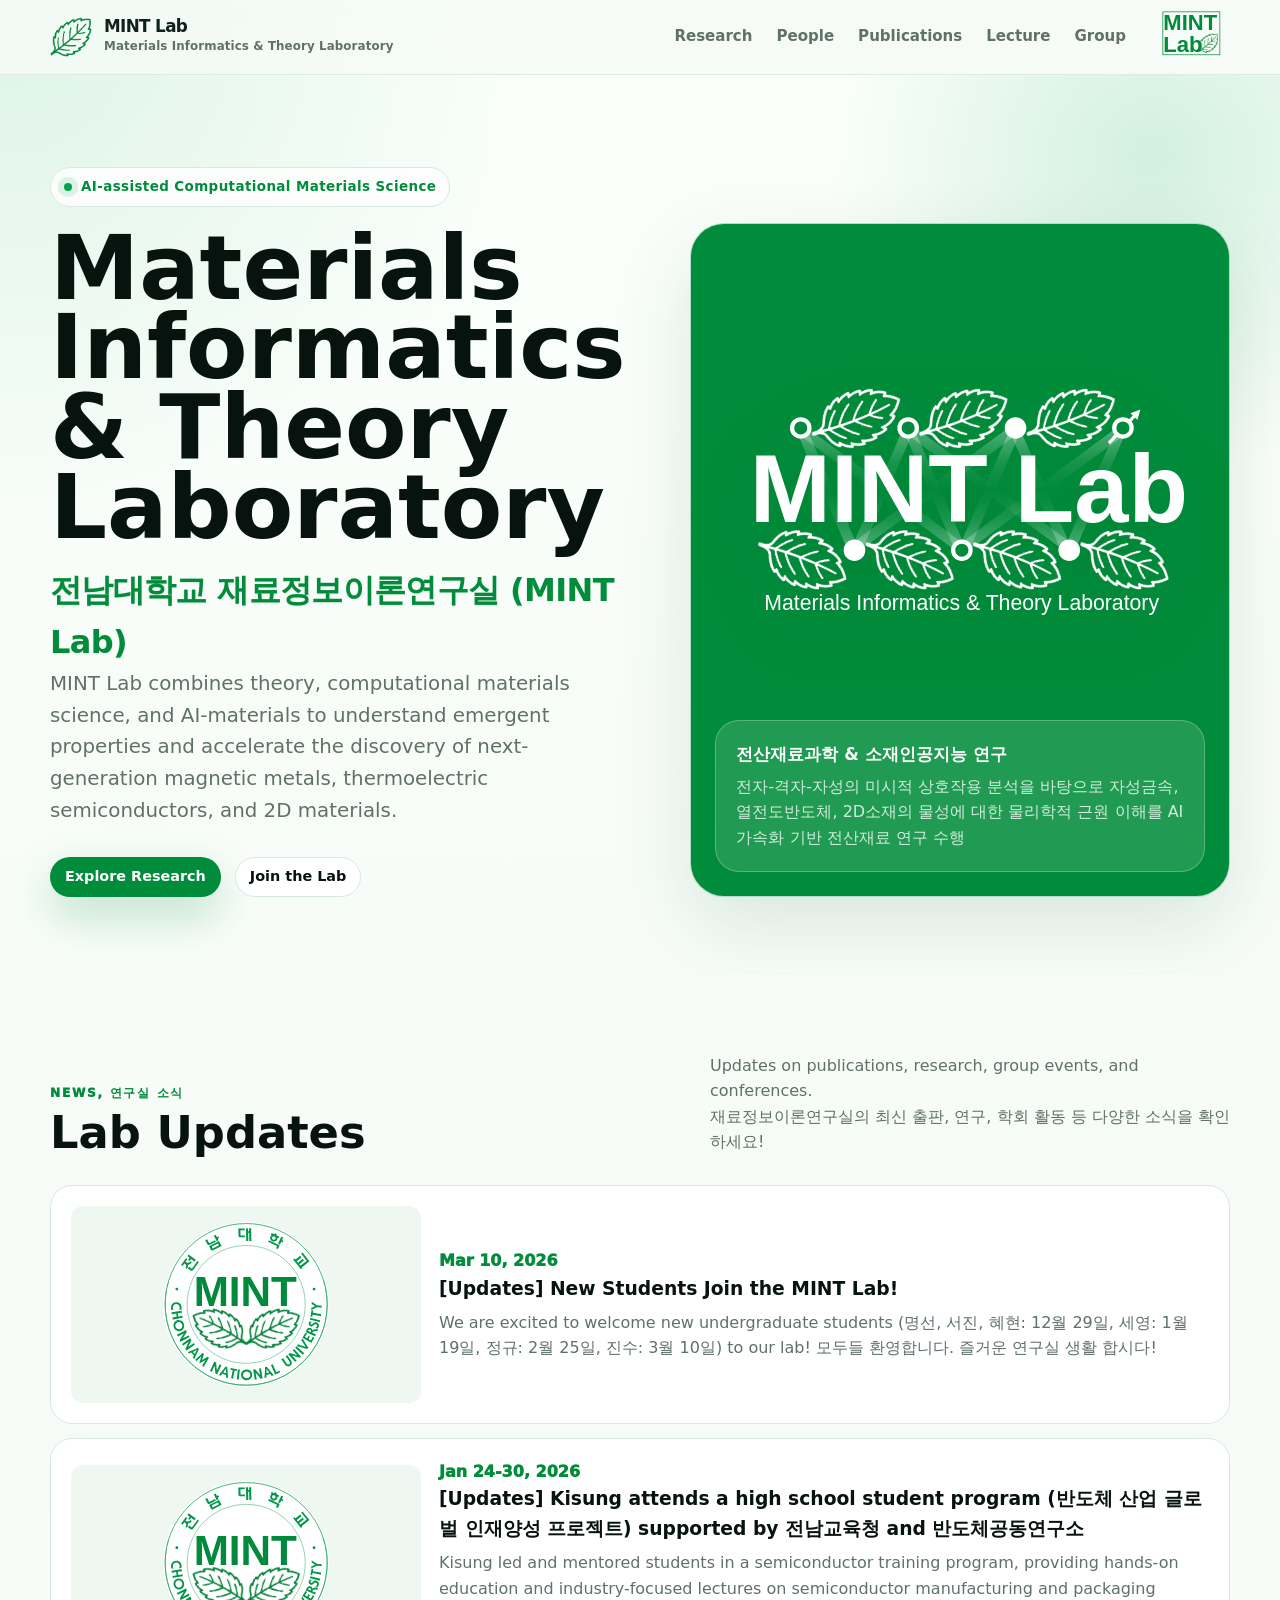
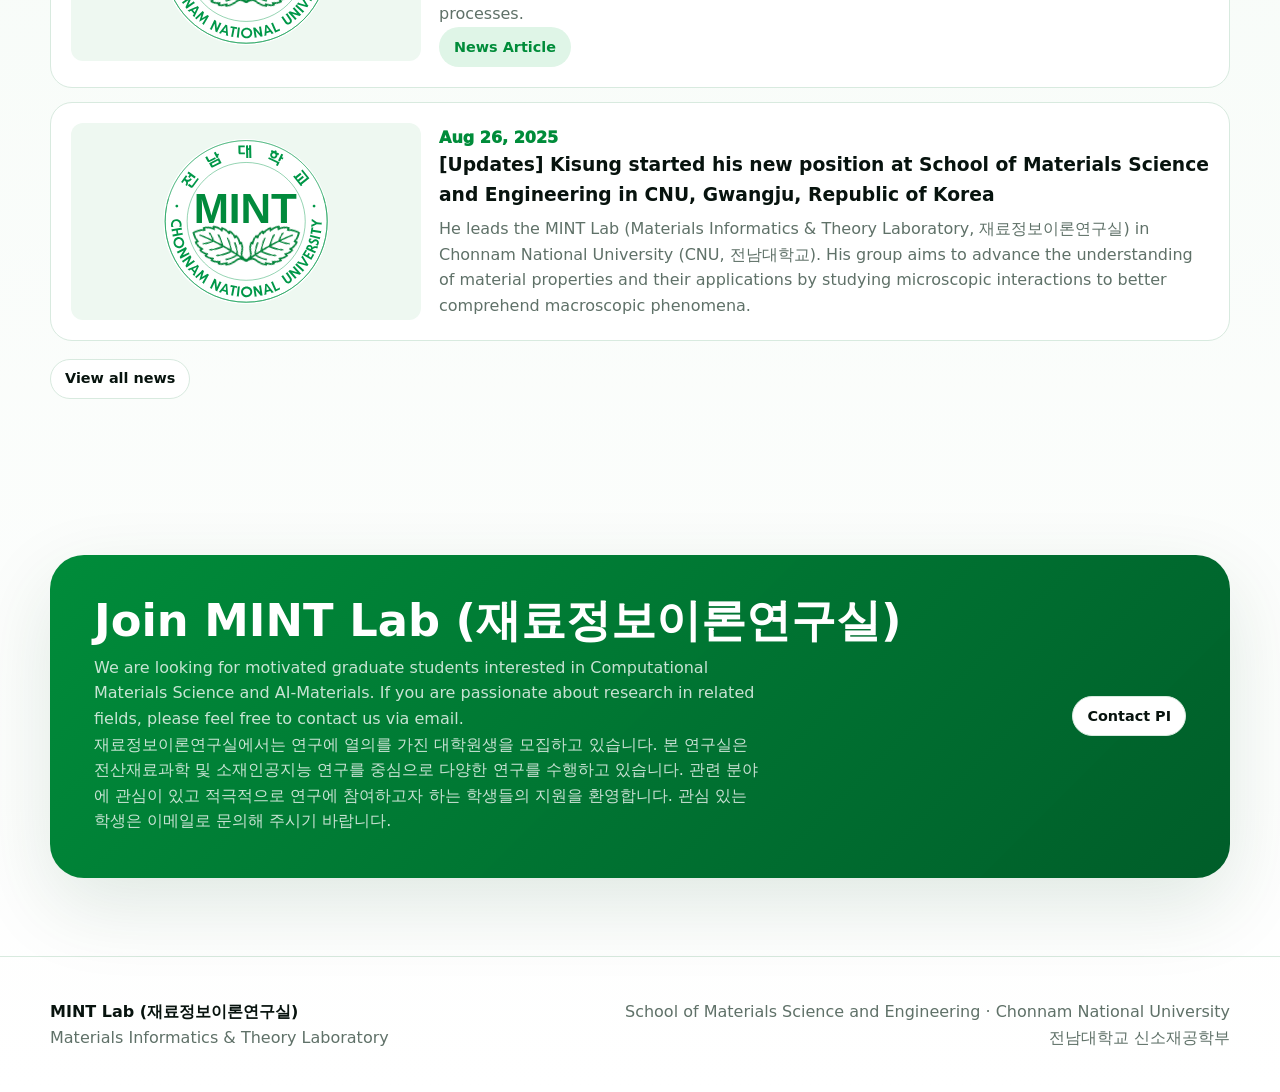
==== commit bf229143: "people updates" ====
--- a/index.html
+++ b/index.html
@@ -11,7 +11,7 @@
   <nav class="nav">
     <div class="container nav-inner">
       <a class="brand" href="index.html" aria-label="MINT Lab home">
-        <img class="brand-logo" src="Logo.png" alt="MINT Lab leaf logo" />
+        <img class="brand-logo" src="assets/images/site/mint-leaf-icon.png" alt="MINT Lab leaf logo" />
         <span class="brand-text">
           <strong>MINT Lab</strong>
           <span>Materials Informatics & Theory Laboratory</span>
@@ -36,7 +36,7 @@
             <a href="gallery.html">Gallery</a>
           </div>
         </div>
-        <img class="nav-art" src="Picture2.svg" alt="" />
+        <img class="nav-art" src="assets/images/site/mint-lab-square-logo.svg" alt="" />
       </div>
     </div>
   </nav>
@@ -58,7 +58,7 @@
         <div class="hero-visual reveal" aria-label="MINT Lab visual identity">
           <div class="molecule"></div>
           <div class="hero-logo">
-            <img src="logo_full.svg" alt="MINT Lab full logo" />
+            <img src="assets/images/site/mint-lab-full-logo.svg" alt="MINT Lab full logo" />
           </div>
           <div class="status-card">
             <strong>전산재료과학 & 소재인공지능 연구</strong>
@@ -116,10 +116,10 @@
       <div class="container">
         <div class="section-head reveal">
           <div>
-            <div class="kicker">News</div>
-            <h2>Lab updates.</h2>
-          </div>
-          <p>Updates on publications, research, group events, and conferences.</p>
+            <div class="kicker">News, 연구실 소식</div>
+            <h2>Lab Updates</h2>
+          </div>
+          <p>Updates on publications, research, group events, and conferences.<br />재료정보이론연구실의 최신 출판, 연구, 학회 활동 등 다양한 소식을 확인하세요!</p>
         </div>
 
         <div class="news-list" id="news-list">
@@ -136,19 +136,29 @@
       <div class="container">
         <div class="join reveal">
           <div>
-            <h2>Join MINT Lab.</h2>
-            <p>We welcome students and collaborators interested in microscopic materials physics, first-principles simulation, AI-accelerated workflows, and experiment–computation collaboration.</p>
+            <h2>Join MINT Lab (재료정보이론연구실)</h2>
+            <p>We are looking for motivated graduate students interested in Computational Materials Science and AI-Materials. If you are passionate about research in related fields, please feel free to contact us via email. </br> 재료정보이론연구실에서는 연구에 열의를 가진 대학원생을 모집하고 있습니다. 본 연구실은 전산재료과학 및 소재인공지능 연구를 중심으로 다양한 연구를 수행하고 있습니다. 관련 분야에 관심이 있고 적극적으로 연구에 참여하고자 하는 학생들의 지원을 환영합니다. 관심 있는 학생은 이메일로 문의해 주시기 바랍니다.</p>
           </div>
           <a class="button secondary" href="mailto:professor@example.edu">Contact PI</a>
         </div>
       </div>
     </section>
   </main>
-
   <footer id="contact">
     <div class="container footer-inner">
-      <div><strong style="color: var(--dark);">MINT Lab</strong><br />Materials Informatics & Theory Laboratory</div>
-      <div>School of Materials Science and Engineering · Chonnam National University</div>
+      <div>
+        <strong style="color: var(--dark);">
+          MINT Lab (재료정보이론연구실)
+        </strong><br />
+        Materials Informatics & Theory Laboratory
+      </div>
+      <div>
+        School of Materials Science and Engineering · Chonnam National University
+        <br />
+        <span style="display: block; text-align: right;">
+          전남대학교 신소재공학부
+        </span>
+      </div>
     </div>
   </footer>
 
@@ -195,33 +205,39 @@
           const clone = item.cloneNode(true);
           clone.classList.remove('reveal');
 
-          // Ensure there is an image; if missing, insert default Logo.png
+          // Ensure there is an image; if missing, insert the default news image.
           let img = clone.querySelector('img');
           if (!img) {
             img = document.createElement('img');
-            img.className = 'thumb';
+            img.className = 'thumb thumb-contain';
             img.alt = '';
             // insert before the first child (expected .news-body)
             clone.insertBefore(img, clone.firstChild);
           }
 
           // Fix relative image src attributes so they load correctly from index.html
-          const logoUrl = new URL('Logo.png', base).href;
+          const defaultNewsImageUrl = new URL('assets/images/site/mint-lab-emblem-logo.svg', base).href;
           clone.querySelectorAll('img').forEach((imgEl) => {
             const src = imgEl.getAttribute('src');
             if (!src) {
-              imgEl.src = logoUrl;
+              imgEl.classList.add('thumb-contain');
+              imgEl.src = defaultNewsImageUrl;
               return;
             }
             try {
               const resolved = new URL(src, base).href;
               imgEl.src = resolved;
             } catch (e) {
-              imgEl.src = logoUrl;
+              imgEl.classList.add('thumb-contain');
+              imgEl.src = defaultNewsImageUrl;
             }
 
             // Fallback to logo if the image fails to load
-            imgEl.onerror = () => { imgEl.onerror = null; imgEl.src = logoUrl; };
+            imgEl.onerror = () => {
+              imgEl.onerror = null;
+              imgEl.classList.add('thumb-contain');
+              imgEl.src = defaultNewsImageUrl;
+            };
           });
 
           container.appendChild(clone);
--- a/assets/css/index.css
+++ b/assets/css/index.css
@@ -8,6 +8,7 @@
       --green: #008c3a;
       --green-2: #00a64a;
       --green-3: #dff5e7;
+      --green-soft: #dff5e7;
       --dark: #07130e;
       --shadow: 0 28px 80px rgba(0, 70, 32, 0.12);
       --radius-xl: 34px;
@@ -245,8 +246,9 @@
       box-shadow: var(--shadow);
       border: 1px solid rgba(255,255,255,.7);
       margin-top: 3.5rem;
-      height: 90%;
-      /* min-height: 0; */
+      width: 100%;
+      aspect-ratio: 4 / 3;
+      min-height: 460px;
     }
 
     .hero-visual::before {
@@ -276,7 +278,8 @@
     }
 
     .hero-logo img {
-      width: 300%; /*min(200%, 820px);*/
+      width: min(300%, 980px);
+      height: auto;
       filter: drop-shadow(0 24px 42px rgba(0,0,0,.08));
     }
 
@@ -420,12 +423,28 @@
 
     .news-item {
       display: grid;
-      grid-template-columns: 135px 1fr;
+      grid-template-columns: minmax(260px, 350px) 1fr;
       gap: 18px;
+      align-items: center;
       background: white;
       border: 1px solid var(--line);
       border-radius: var(--radius-lg);
       padding: 20px;
+    }
+    .news-item .thumb {
+      width: 100%;
+      aspect-ratio: 16 / 9;
+      height: auto;
+      object-fit: cover;
+      object-position: center;
+      justify-self: center;
+      align-self: center;
+      border-radius: 12px;
+      background: var(--surface-2);
+    }
+    .news-item .thumb-contain {
+      object-fit: contain;
+      padding: 16px;
     }
     .date { color: var(--green); font-weight: 950; }
     .news-item h3 { margin: 0 0 6px; color: var(--dark); }
@@ -487,3 +506,55 @@
       .feature, .join { padding: 30px; }
       .brand-text span { display: none; }
     }
+
+    .links {
+      display: flex;
+      gap: 10px;
+      flex-wrap: wrap;
+    }
+
+    .button {
+      display: inline-flex;
+      align-items: center;
+      justify-content: center;
+      min-height: 40px;
+      padding: 0 14px;
+      border-radius: 999px;
+      background: var(--green-soft);
+      color: var(--green);
+      font-weight: 800;
+      font-size: .9rem;
+    }
+
+    .video-thumb {
+      position: relative;
+      display: block;
+      overflow: hidden;
+      width: 100%;
+      aspect-ratio: 16 / 9;
+      justify-self: center;
+      align-self: center;
+      border-radius: 12px;
+      background: var(--surface-2);
+    }
+
+    .video-thumb .thumb {
+      height: 100%;
+      border-radius: 0;
+    }
+
+    .play-overlay {
+      position: absolute;
+      inset: 0;
+      display: flex;
+      align-items: center;
+      justify-content: center;
+      font-size: 3rem;
+      color: white;
+      background: rgba(0,0,0,.22);
+      transition: background .2s ease;
+    }
+
+    .video-thumb:hover .play-overlay {
+      background: rgba(0,0,0,.35);
+    }
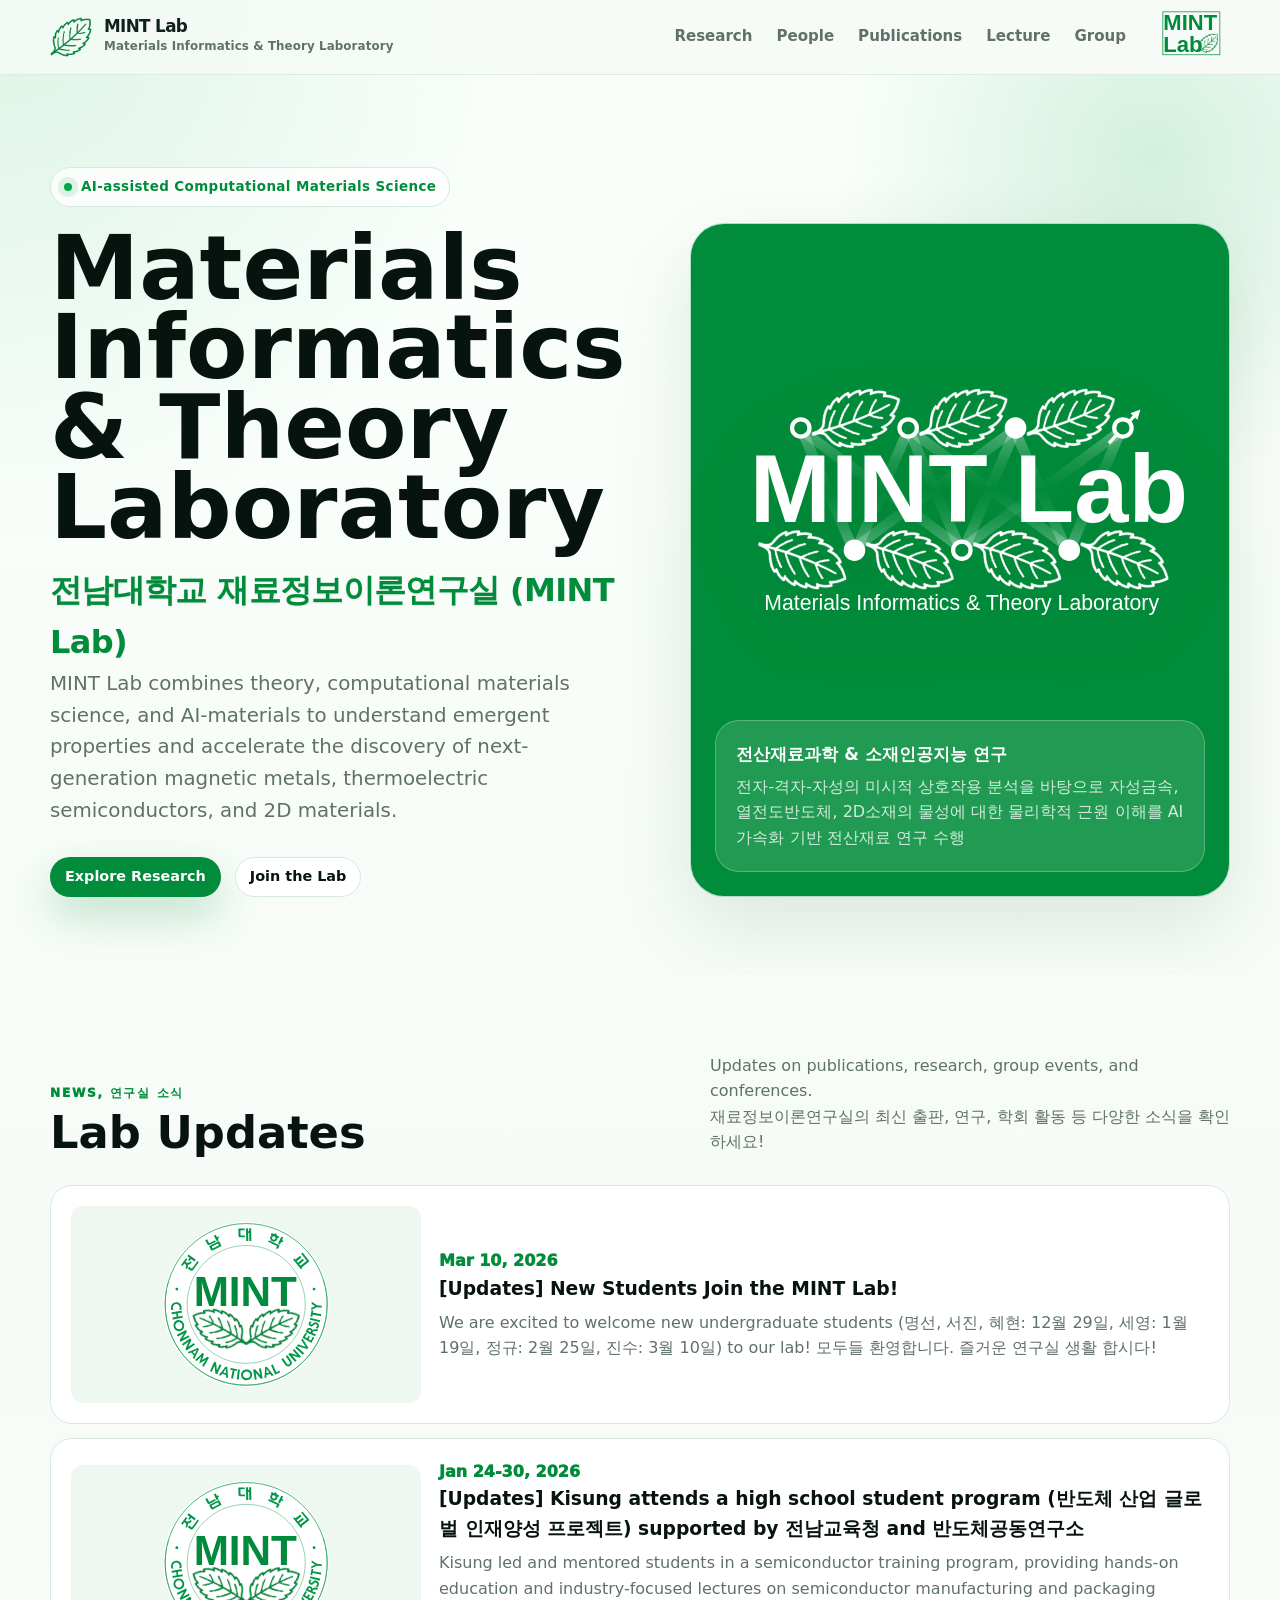
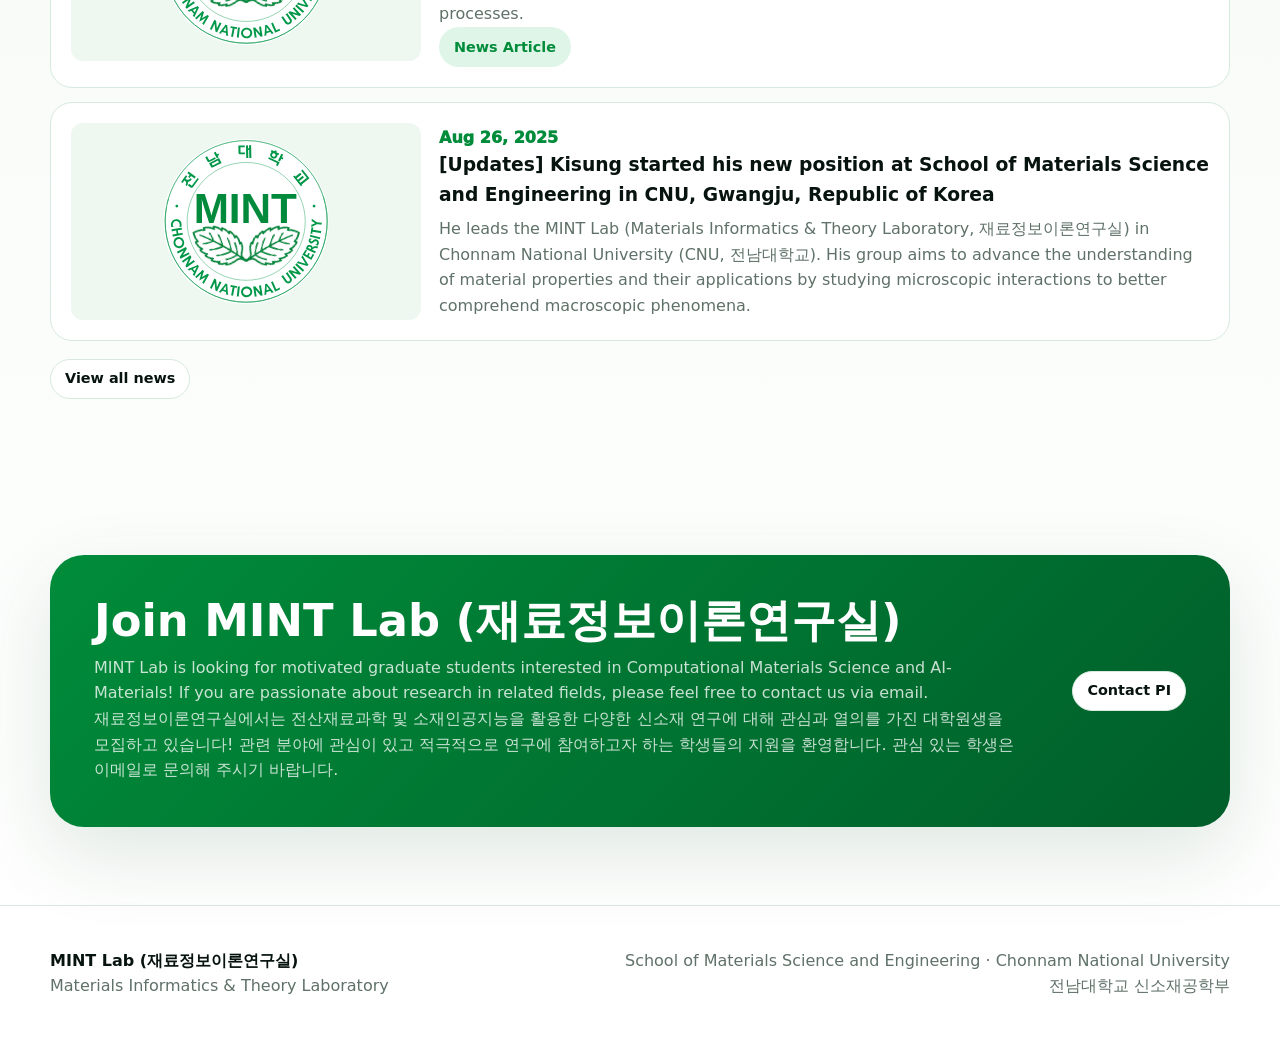
==== commit 6fd7ac0d: "updates" ====
--- a/index.html
+++ b/index.html
@@ -6,6 +6,8 @@
   <title>MINT Lab | Materials Informatics & Theory Laboratory</title>
   <meta name="description" content="MINT Lab — Materials Informatics & Theory Laboratory. From microscopic interactions to AI-driven discovery of functional materials." />
   <link rel="stylesheet" href="assets/css/index.css" />
+  <link rel="stylesheet" href="assets/css/navigation.css" />
+  <script src="assets/js/navigation.js" defer></script>
 </head>
 <body>
   <nav class="nav">
@@ -137,9 +139,9 @@
         <div class="join reveal">
           <div>
             <h2>Join MINT Lab (재료정보이론연구실)</h2>
-            <p>We are looking for motivated graduate students interested in Computational Materials Science and AI-Materials. If you are passionate about research in related fields, please feel free to contact us via email. </br> 재료정보이론연구실에서는 연구에 열의를 가진 대학원생을 모집하고 있습니다. 본 연구실은 전산재료과학 및 소재인공지능 연구를 중심으로 다양한 연구를 수행하고 있습니다. 관련 분야에 관심이 있고 적극적으로 연구에 참여하고자 하는 학생들의 지원을 환영합니다. 관심 있는 학생은 이메일로 문의해 주시기 바랍니다.</p>
-          </div>
-          <a class="button secondary" href="mailto:professor@example.edu">Contact PI</a>
+            <p>MINT Lab is looking for motivated graduate students interested in Computational Materials Science and AI-Materials! If you are passionate about research in related fields, please feel free to contact us via email. </br> 재료정보이론연구실에서는 전산재료과학 및 소재인공지능을 활용한 다양한 신소재 연구에 대해 관심과 열의를 가진 대학원생을 모집하고 있습니다! 관련 분야에 관심이 있고 적극적으로 연구에 참여하고자 하는 학생들의 지원을 환영합니다. 관심 있는 학생은 이메일로 문의해 주시기 바랍니다.</p>
+          </div>
+          <a class="button secondary" href="pi.html">Contact PI</a>
         </div>
       </div>
     </section>
@@ -160,20 +162,9 @@
         </span>
       </div>
     </div>
-  </footer>
+  </footer> 
 
   <script>
-    const menuButton = document.querySelector('.menu-button');
-    const navLinks = document.querySelector('.nav-links');
-
-    menuButton.addEventListener('click', () => {
-      navLinks.classList.toggle('open');
-    });
-
-    navLinks.querySelectorAll('a').forEach((link) => {
-      link.addEventListener('click', () => navLinks.classList.remove('open'));
-    });
-
     const observer = new IntersectionObserver((entries) => {
       entries.forEach((entry) => {
         if (entry.isIntersecting) {
@@ -184,6 +175,14 @@
     }, { threshold: 0.12 });
 
     document.querySelectorAll('.reveal').forEach((el) => observer.observe(el));
+
+    function protectImage(image) {
+      image.setAttribute('draggable', 'false');
+      image.addEventListener('contextmenu', (event) => event.preventDefault());
+      image.addEventListener('dragstart', (event) => event.preventDefault());
+    }
+
+    document.querySelectorAll('.hero-logo img, .news-item img').forEach(protectImage);
     
     // Load recent news items (top 3) from news.html and insert into the news list.
     async function loadRecentNews() {
@@ -222,6 +221,7 @@
             if (!src) {
               imgEl.classList.add('thumb-contain');
               imgEl.src = defaultNewsImageUrl;
+              protectImage(imgEl);
               return;
             }
             try {
@@ -238,6 +238,8 @@
               imgEl.classList.add('thumb-contain');
               imgEl.src = defaultNewsImageUrl;
             };
+
+            protectImage(imgEl);
           });
 
           container.appendChild(clone);
--- a/assets/css/index.css
+++ b/assets/css/index.css
@@ -281,6 +281,8 @@
       width: min(300%, 980px);
       height: auto;
       filter: drop-shadow(0 24px 42px rgba(0,0,0,.08));
+      -webkit-user-drag: none;
+      user-select: none;
     }
 
     .status-card {
@@ -441,6 +443,8 @@
       align-self: center;
       border-radius: 12px;
       background: var(--surface-2);
+      -webkit-user-drag: none;
+      user-select: none;
     }
     .news-item .thumb-contain {
       object-fit: contain;
@@ -458,13 +462,17 @@
       color: white;
       padding: 44px;
       display: grid;
-      grid-template-columns: 1fr auto;
+      grid-template-columns: minmax(0, 1fr) auto;
       align-items: center;
       gap: 24px;
       box-shadow: var(--shadow);
     }
     .join h2 { color: white; margin: 0 0 12px; }
-    .join p { max-width: 670px; margin: 0; color: rgba(255,255,255,.78); }
+    .join p {
+      max-width: 920px;
+      margin: 0;
+      color: rgba(255,255,255,.78);
+    }
 
     footer {
       border-top: 1px solid var(--line);
--- a/assets/css/navigation.css
+++ b/assets/css/navigation.css
@@ -0,0 +1,113 @@
+.menu-button {
+  display: none;
+  border: 1px solid var(--line);
+  background: var(--surface);
+  border-radius: 999px;
+  padding: 9px 13px;
+  font-weight: 800;
+  color: var(--ink);
+  cursor: pointer;
+}
+
+@media (max-width: 920px) {
+  .nav-inner {
+    height: 74px;
+    min-height: 74px;
+    flex-direction: row;
+    align-items: center;
+    justify-content: space-between;
+    padding: 0;
+  }
+
+  .nav-links {
+    position: fixed;
+    top: 74px;
+    left: 20px;
+    right: 20px;
+    display: none;
+    flex-direction: column;
+    align-items: stretch;
+    gap: 14px;
+    padding: 18px;
+    border-radius: 20px;
+    border: 1px solid var(--line);
+    background: var(--surface);
+    box-shadow: var(--shadow, 0 28px 80px rgba(0, 70, 32, .12));
+    z-index: 80;
+  }
+
+  .nav-links .nav-art {
+    display: none;
+  }
+
+  .nav-links .nav-item {
+    display: grid;
+    gap: 8px;
+    align-items: start;
+  }
+
+  .nav-links .submenu {
+    position: static;
+    display: grid;
+    transform: none;
+    min-width: 0;
+    width: 100%;
+    margin: 0;
+    padding: 0 0 0 16px;
+    border: 0;
+    border-radius: 0;
+    background: transparent;
+    box-shadow: none;
+    gap: 6px;
+  }
+
+  .nav-links .submenu a {
+    padding: 4px 0;
+    color: var(--muted);
+    font-size: .9em;
+  }
+
+  .nav-links .submenu a:hover,
+  .nav-links .submenu a.active {
+    background: transparent;
+    color: var(--green);
+  }
+
+  .nav-links.open {
+    display: flex;
+  }
+
+  .menu-button {
+    display: inline-flex;
+  }
+}
+
+@media (max-width: 640px) {
+  .brand-text span {
+    display: none;
+  }
+
+  footer {
+    padding: 28px 0;
+  }
+
+  .footer-inner {
+    flex-direction: column;
+    align-items: flex-start;
+    gap: 18px;
+    font-size: .95rem;
+    line-height: 1.55;
+  }
+
+  .footer-inner > div {
+    width: 100%;
+  }
+
+  .footer-inner > div:last-child {
+    max-width: 23rem;
+  }
+
+  .footer-inner > div:last-child span {
+    text-align: left !important;
+  }
+}
